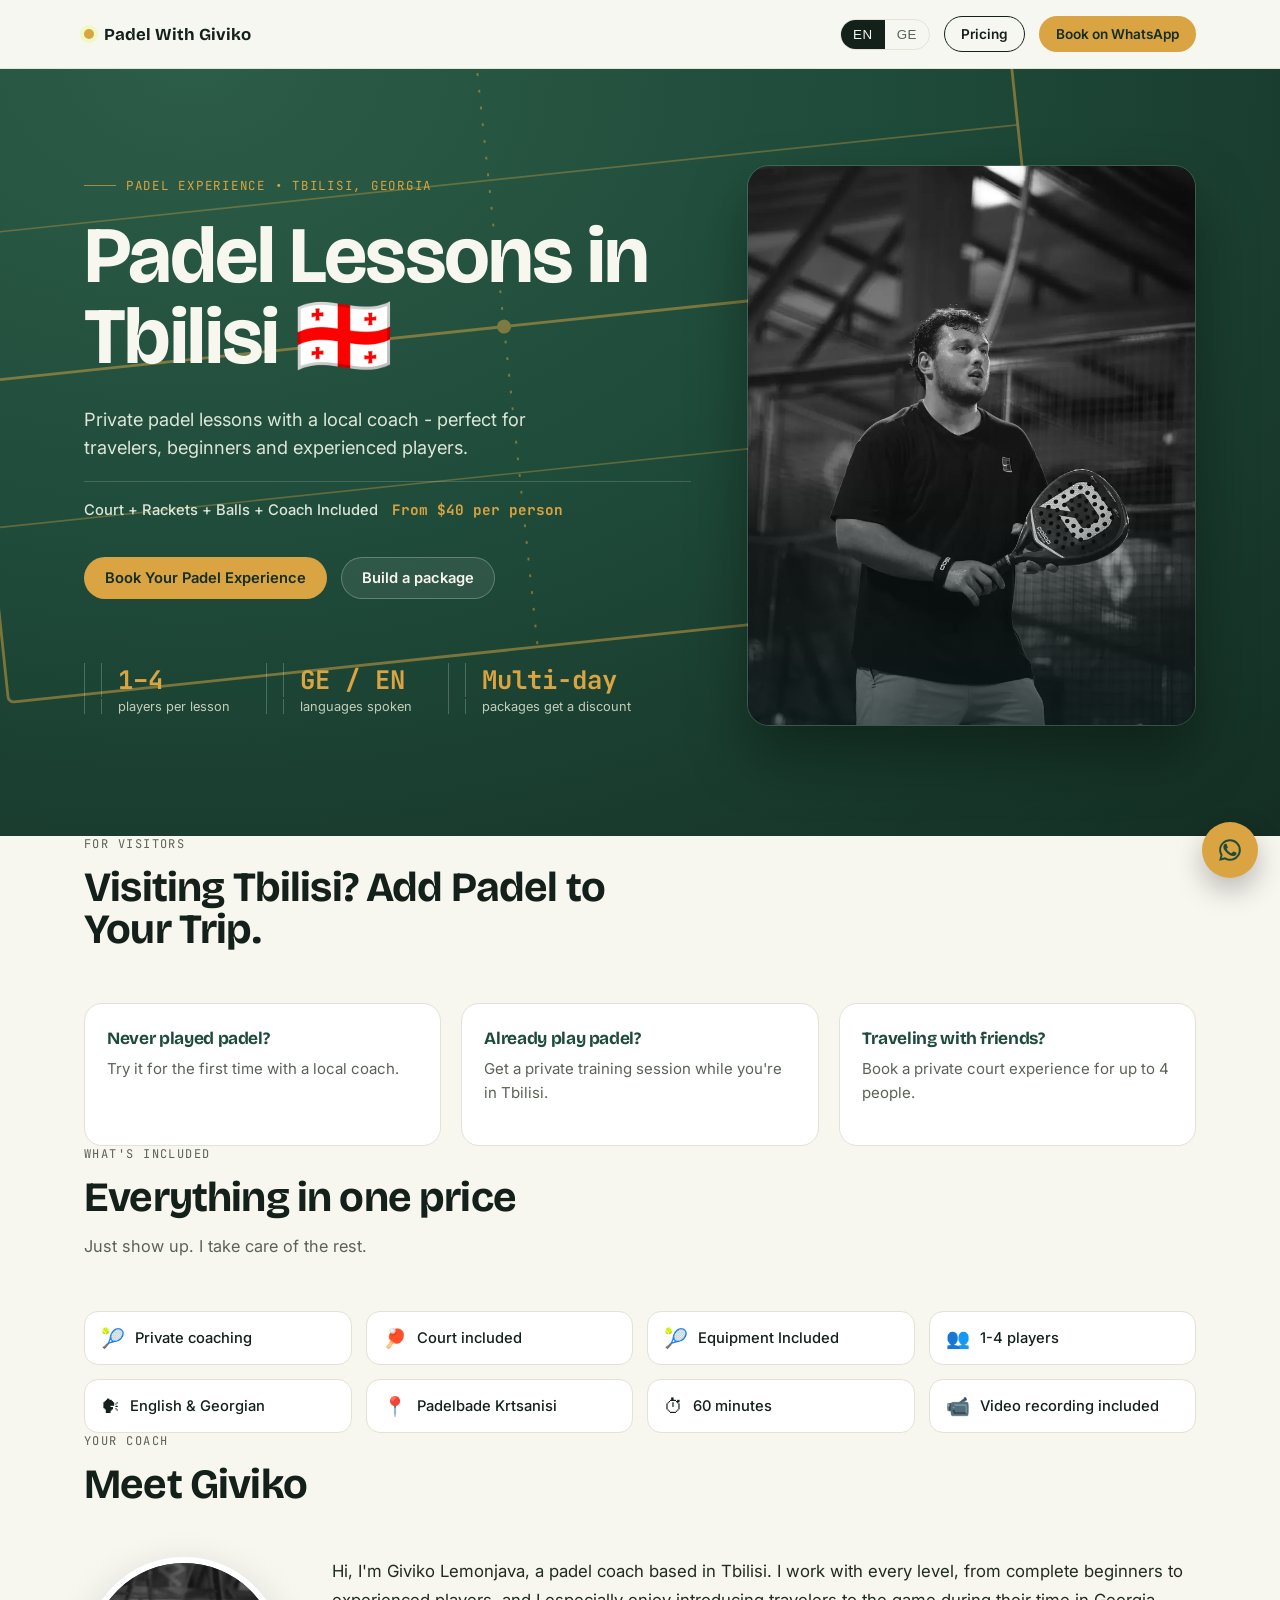
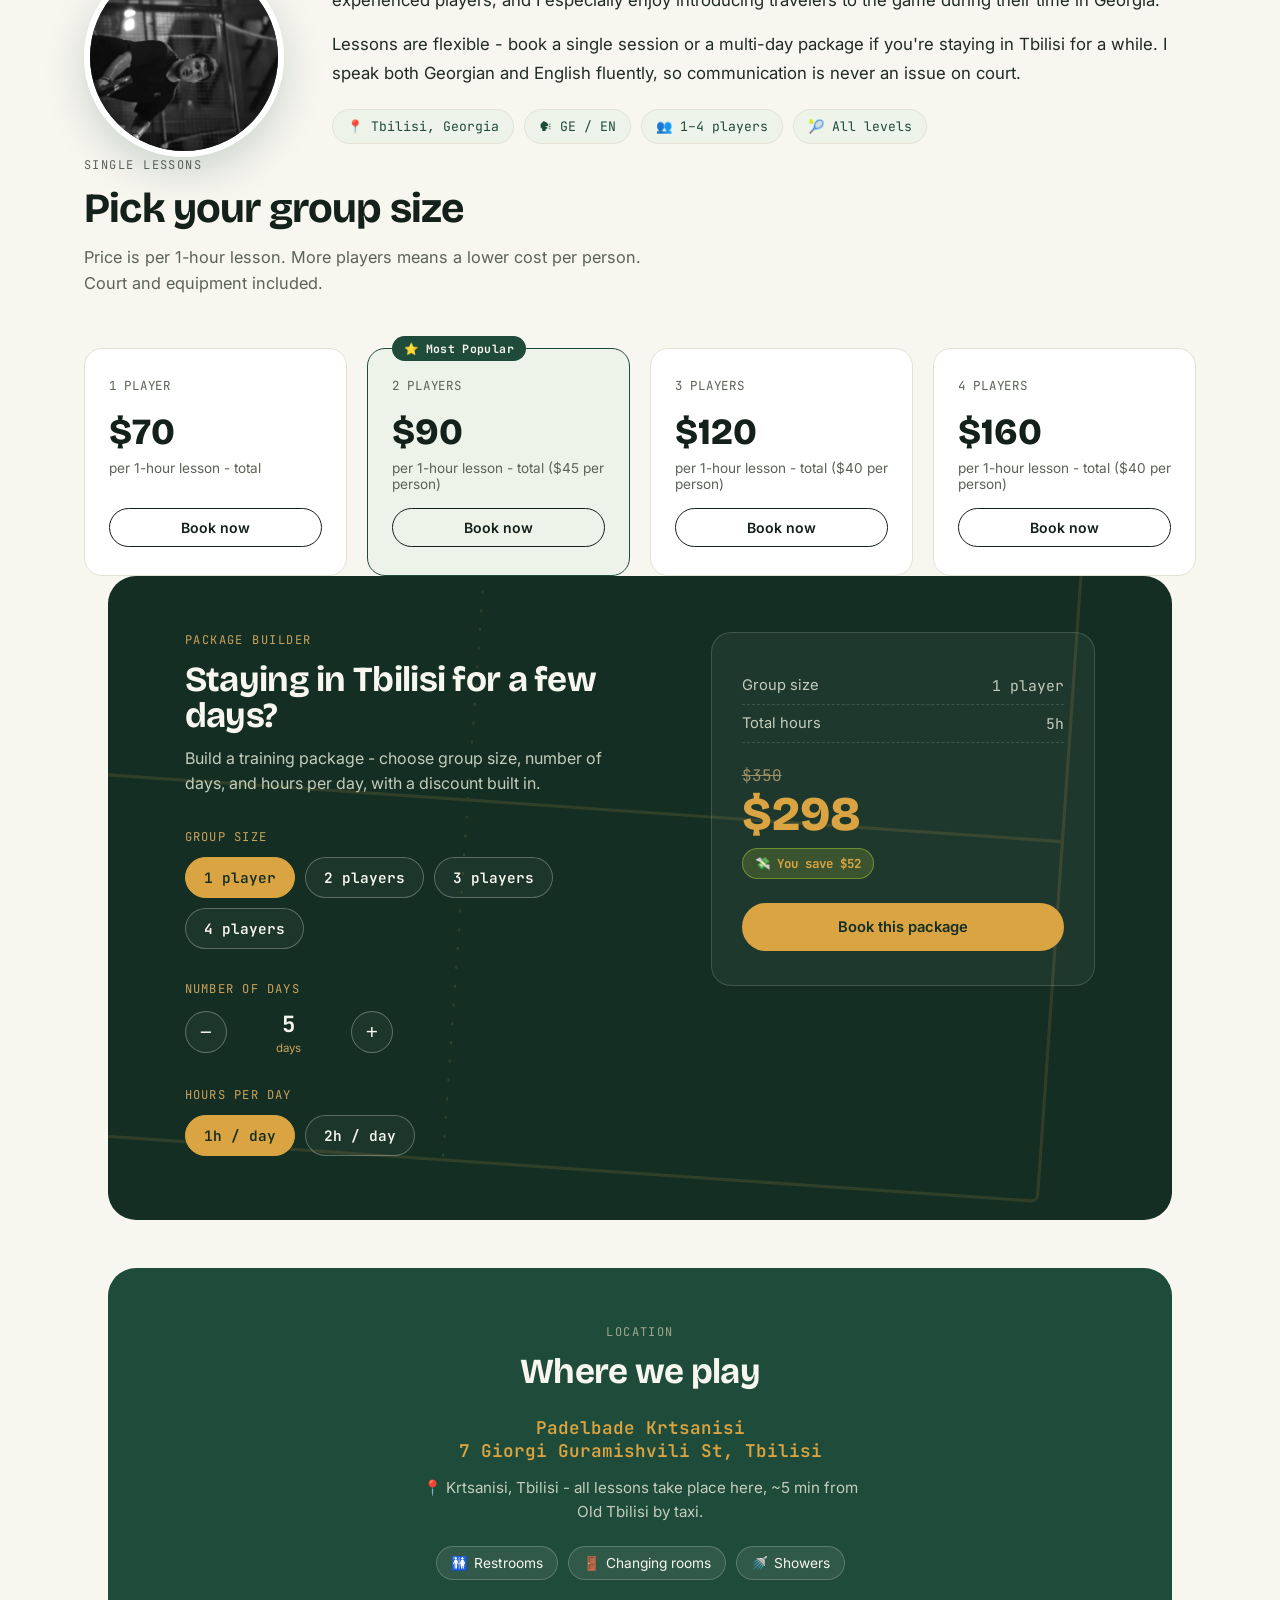
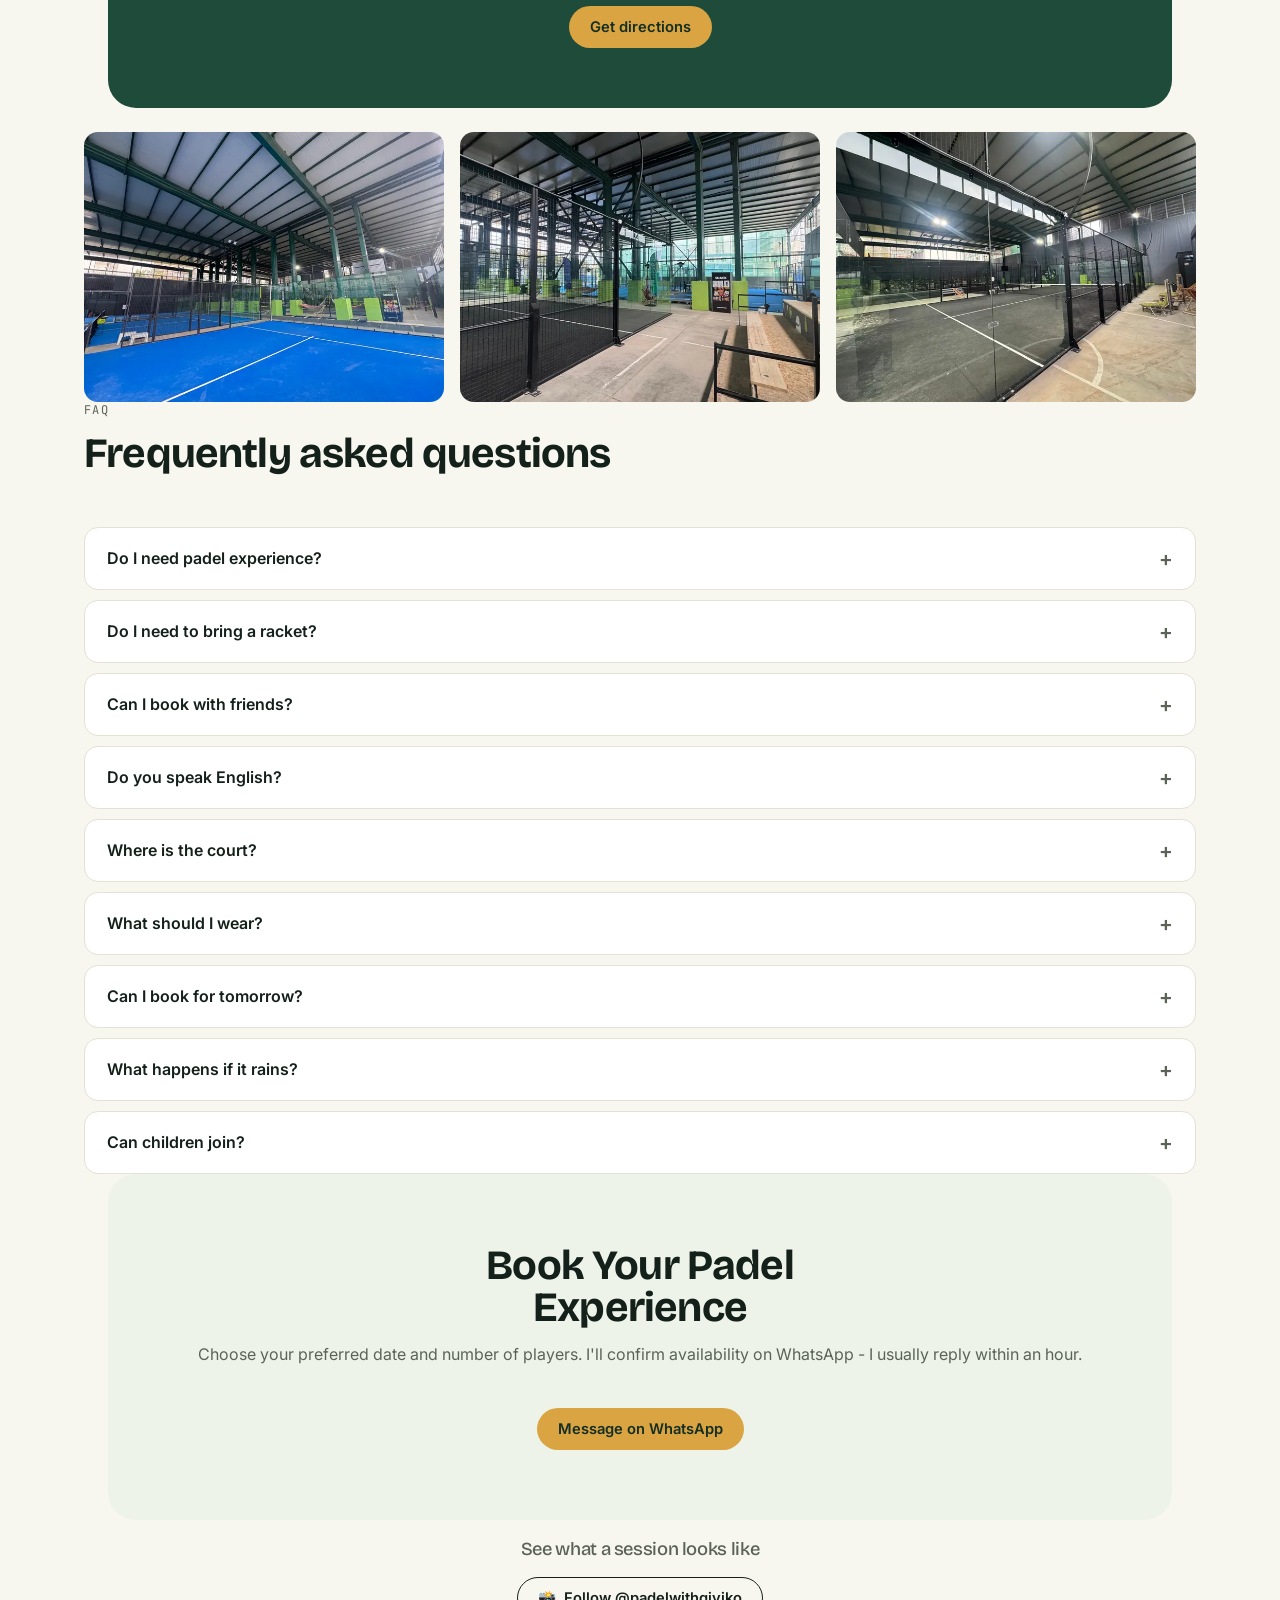
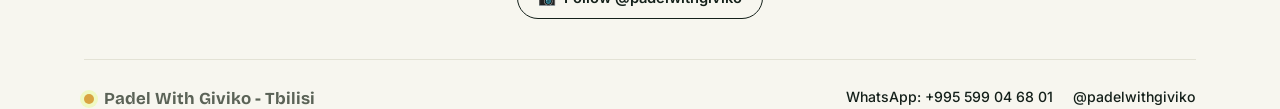
==== index.html @ 62fb7577 "Add files via upload" ====
<!DOCTYPE html>
<html lang="en">
<head>
<meta charset="UTF-8">
<meta name="viewport" content="width=device-width, initial-scale=1.0">
<title>Padel Lessons in Tbilisi | Padel With Giviko</title>
<meta name="description" content="Book private padel lessons in Tbilisi with Giviko Lemonjava, an English and Georgian speaking coach for travelers and locals. Single lessons and multi-day packages - book instantly on WhatsApp.">
<meta name="keywords" content="padel Tbilisi, padel lessons Georgia, padel coach Tbilisi, padel court Tbilisi, learn padel Georgia, padel for tourists">
<link rel="canonical" href="https://padel-code.vercel.app/">

<meta property="og:type" content="website">
<meta property="og:url" content="https://padel-code.vercel.app/">
<meta property="og:title" content="Padel Lessons in Tbilisi | Padel With Giviko">
<meta property="og:description" content="Private padel lessons in Tbilisi - English and Georgian speaking coach, single lessons and multi-day packages for travelers. Book instantly on WhatsApp.">
<meta property="og:image" content="https://padel-code.vercel.app/og-image.jpg">
<meta property="og:image:width" content="1200">
<meta property="og:image:height" content="630">
<meta property="og:locale" content="en_US">
<meta property="og:locale:alternate" content="ka_GE">

<meta name="twitter:card" content="summary_large_image">
<meta name="twitter:title" content="Padel Lessons in Tbilisi | Padel With Giviko">
<meta name="twitter:description" content="Private padel lessons in Tbilisi - English and Georgian speaking coach, single lessons and multi-day packages for travelers.">
<meta name="twitter:image" content="https://padel-code.vercel.app/og-image.jpg">

<link rel="preconnect" href="https://fonts.googleapis.com">
<link rel="preconnect" href="https://fonts.gstatic.com" crossorigin>
<link href="https://fonts.googleapis.com/css2?family=Bricolage+Grotesque:opsz,wght@12..96,400..800&family=Inter:wght@400;500;600;700&family=JetBrains+Mono:wght@400;500;600;700&display=swap" rel="stylesheet">
<script type="application/ld+json">
{
  "@context": "https://schema.org",
  "@type": "SportsActivityLocation",
  "name": "Padel With Giviko",
  "description": "Private padel lessons in Tbilisi with English and Georgian speaking coach Giviko Lemonjava, for travelers and locals of every level.",
  "url": "https://padel-code.vercel.app/",
  "image": "https://padel-code.vercel.app/og-image.jpg",
  "telephone": "+995599046801",
  "priceRange": "$70-$160",
  "address": {
    "@type": "PostalAddress",
    "streetAddress": "7 Giorgi Guramishvili St",
    "addressLocality": "Tbilisi",
    "addressCountry": "GE"
  },
  "geo": {
    "@type": "GeoCoordinates",
    "latitude": 41.6738203,
    "longitude": 44.8262025
  },
  "areaServed": "Tbilisi, Georgia",
  "sameAs": ["https://instagram.com/padelwithgiviko"],
  "founder": {
    "@type": "Person",
    "name": "Giviko Lemonjava",
    "jobTitle": "Padel Coach"
  }
}
</script>
<script type="application/ld+json">
{
  "@context": "https://schema.org",
  "@type": "FAQPage",
  "mainEntity": [
    {"@type": "Question", "name": "Do I need padel experience?", "acceptedAnswer": {"@type": "Answer", "text": "No. Complete beginners are welcome."}},
    {"@type": "Question", "name": "Do I need to bring a racket?", "acceptedAnswer": {"@type": "Answer", "text": "No. All equipment is included."}},
    {"@type": "Question", "name": "Can I book with friends?", "acceptedAnswer": {"@type": "Answer", "text": "Yes, sessions are available for 1-4 players."}},
    {"@type": "Question", "name": "Do you speak English?", "acceptedAnswer": {"@type": "Answer", "text": "Yes."}},
    {"@type": "Question", "name": "Where is the court?", "acceptedAnswer": {"@type": "Answer", "text": "Padelbade Krtsanisi, 7 Giorgi Guramishvili St, Tbilisi - about 5 minutes by taxi from Old Tbilisi."}},
    {"@type": "Question", "name": "What should I wear?", "acceptedAnswer": {"@type": "Answer", "text": "Comfortable sportswear and closed athletic shoes. Rackets and balls are provided."}},
    {"@type": "Question", "name": "What happens if it rains?", "acceptedAnswer": {"@type": "Answer", "text": "The courts are indoor, so rain doesn't affect the lesson."}},
    {"@type": "Question", "name": "Can children join?", "acceptedAnswer": {"@type": "Answer", "text": "Yes, from age 5."}}
  ]
}
</script>
<style>
  :root{
    --bg: #F7F6EF;
    --ink: #14201A;
    --court: #1F4B3A;
    --court-2: #142E23;
    --ball: #D9A441;
    --ball-dim: #B3873A;
    --line: #E3E2D5;
    --paper: #FFFFFF;
    --muted: #5B6357;
    --radius: 18px;
    --maxw: 1160px;
  }
  *{box-sizing:border-box;}
  html{
    scroll-behavior:smooth;
    overflow-x:hidden;
    width:100%;
    overscroll-behavior-x:none;
  }
  body{
    margin:0;
    background:var(--bg);
    color:var(--ink);
    font-family:'Inter',sans-serif;
    -webkit-font-smoothing:antialiased;
    overflow-x:hidden;
    width:100%;
    max-width:100vw;
    overscroll-behavior-x:none;
    touch-action:pan-y;
  }
  h1,h2,h3,.display{
    font-family:'Bricolage Grotesque', sans-serif;
    font-weight:700;
    letter-spacing:-0.02em;
    line-height:1.02;
    margin:0;
  }
  .mono{font-family:'JetBrains Mono',monospace;}
  a{color:inherit;}
  .wrap{max-width:var(--maxw); margin:0 auto; padding:0 24px;}
  img,svg{display:block; max-width:100%;}

  /* language toggle */
  body.lang-en .ge{display:none;}
  body.lang-en .en{display:inline;}
  body:not(.lang-en) .en{display:none;}
  body:not(.lang-en) .ge{display:inline;}

  /* ---------- NAV ---------- */
  header.nav{
    position:sticky; top:0; z-index:50;
    background:rgba(246,247,242,0.86);
    backdrop-filter:blur(10px);
    border-bottom:1px solid var(--line);
  }
  .nav-inner{
    display:flex; align-items:center; justify-content:space-between;
    padding:16px 24px; max-width:var(--maxw); margin:0 auto;
  }
  .brand{
    display:flex; align-items:center; gap:10px;
    font-family:'Bricolage Grotesque',sans-serif;
    font-weight:700; font-size:1.05rem;
  }
  .brand .dot{
    width:10px;height:10px;border-radius:50%;
    background:var(--ball);
    box-shadow:0 0 0 4px rgba(215,255,62,0.25);
  }
  .nav-actions{display:flex; align-items:center; gap:14px;}
  .lang-toggle{
    display:flex; border:1px solid var(--line); border-radius:999px; overflow:hidden;
    font-family:'JetBrains Mono',monospace; font-size:0.72rem; font-weight:600;
  }
  .lang-toggle button{
    border:none; background:transparent; padding:7px 12px; cursor:pointer;
    color:var(--muted); letter-spacing:0.04em;
  }
  .lang-toggle button.active{background:var(--ink); color:var(--bg);}
  .btn{
    display:inline-flex; align-items:center; gap:8px;
    padding:11px 20px; border-radius:999px; font-weight:600; font-size:0.92rem;
    text-decoration:none; border:1px solid transparent; cursor:pointer;
    transition:transform .18s ease, box-shadow .18s ease, background .18s ease;
    white-space:nowrap;
  }
  .btn-ball{background:var(--ball); color:var(--court-2);}
  .btn-ball:hover{transform:translateY(-2px); box-shadow:0 10px 24px rgba(183,219,25,0.35);}
  .btn-outline{background:transparent; border-color:var(--ink); color:var(--ink);}
  .btn-outline:hover{background:var(--ink); color:var(--bg);}
  .btn-ghost-light{background:rgba(255,255,255,0.08); color:var(--bg); border-color:rgba(255,255,255,0.25);}
  .btn-ghost-light:hover{background:rgba(255,255,255,0.18);}
  .nav-actions .btn{padding:9px 16px; font-size:0.85rem;}

  /* ---------- HERO ---------- */
  .hero{
    position:relative;
    background:radial-gradient(120% 140% at 15% 0%, #2C5D48 0%, var(--court) 45%, var(--court-2) 100%);
    color:var(--bg);
    overflow:hidden;
    padding:96px 0 110px;
  }
  .court-lines{
    position:absolute; inset:0; z-index:0; opacity:0.5;
    transform:translate(6%, -4%) rotate(-6deg) scale(1.25);
  }
  .hero-inner{position:relative; z-index:2;}
  .hero-grid{display:grid; grid-template-columns:1.15fr 0.85fr; gap:56px; align-items:center;}
  .hero-photo{
    position:relative; border-radius:22px; overflow:hidden;
    aspect-ratio:4/5; box-shadow:0 30px 60px rgba(0,0,0,0.35);
    border:1px solid rgba(255,255,255,0.14);
  }
  .hero-photo img{width:100%; height:100%; object-fit:cover; display:block;}
  .hero-photo::after{
    content:''; position:absolute; inset:0;
    background:linear-gradient(180deg, rgba(12,42,44,0) 55%, rgba(9,26,27,0.65) 100%);
  }
  .hero-photo .tag-chip{
    position:absolute; left:16px; bottom:16px; z-index:3;
    background:rgba(9,26,27,0.55); backdrop-filter:blur(6px);
    border:1px solid rgba(255,255,255,0.2); color:var(--bg);
    padding:8px 14px; border-radius:999px; font-family:'JetBrains Mono',monospace;
    font-size:0.74rem; letter-spacing:0.04em;
  }
  .eyebrow{
    font-family:'JetBrains Mono',monospace; font-size:0.78rem; letter-spacing:0.14em;
    text-transform:uppercase; color:var(--ball); display:flex; align-items:center; gap:10px; margin-bottom:22px;
  }
  .eyebrow .rule{width:32px; height:1px; background:var(--ball); opacity:0.7;}
  .hero h1{
    font-size:clamp(2.6rem, 6.4vw, 5rem);
    max-width:14ch;
  }
  .hero h1 .accent{color:var(--ball);}
  .hero p.lead{
    margin-top:26px; max-width:46ch; font-size:1.14rem; color:#DCE6D9; line-height:1.55;
  }
  .hero-ctas{display:flex; flex-wrap:wrap; gap:14px; margin-top:38px;}
  .value-line{
    margin-top:20px; padding-top:18px; border-top:1px solid rgba(255,255,255,0.16);
    display:flex; flex-wrap:wrap; align-items:center; gap:8px 14px;
    font-size:0.92rem; color:#DCE6D9; font-weight:500;
  }
  .value-line .from-price{
    color:var(--ball); font-weight:700; font-size:0.9rem;
  }
  .hero-stats{
    display:flex; gap:36px; margin-top:64px; flex-wrap:wrap;
  }
  .hero-stats div{border-left:1px solid rgba(255,255,255,0.22); padding-left:16px;}
  .hero-stats .num{font-family:'JetBrains Mono',monospace; font-size:1.6rem; font-weight:700; color:var(--ball);}
  .hero-stats .label{font-size:0.8rem; color:#C4CDBC; margin-top:2px;}

  /* ---------- SECTION SHELL ---------- */
  section{padding:96px 0;}
  .section-head{max-width:60ch; margin-bottom:52px;}
  .kicker{
    font-family:'JetBrains Mono',monospace; font-size:0.75rem; letter-spacing:0.12em;
    text-transform:uppercase; color:var(--muted); margin-bottom:14px; display:block;
  }
  .section-head h2{font-size:clamp(1.8rem,3.6vw,2.6rem);}
  .section-head p{color:var(--muted); font-size:1.02rem; margin-top:14px; line-height:1.6;}

  /* ---------- USE CASES ---------- */
  .usecase-grid{display:grid; grid-template-columns:repeat(3,1fr); gap:20px;}
  .usecase-card{
    background:var(--paper); border:1px solid var(--line); border-radius:var(--radius);
    padding:26px 22px;
  }
  .usecase-card h3{font-size:1.08rem; color:var(--court);}
  .usecase-card p{color:var(--muted); font-size:0.94rem; margin-top:10px; line-height:1.55;}

  /* ---------- WHAT'S INCLUDED ---------- */
  .included-grid{
    display:grid; grid-template-columns:repeat(4,1fr); gap:14px;
  }
  .included-item{
    display:flex; align-items:center; gap:10px;
    background:var(--paper); border:1px solid var(--line); border-radius:14px;
    padding:14px 16px; font-size:0.92rem; font-weight:500;
  }
  .included-item .ico{font-size:1.2rem; flex-shrink:0;}

  /* ---------- ABOUT ---------- */
  .about{
    display:grid; grid-template-columns:200px 1fr; gap:48px; align-items:start;
  }
  .avatar{
    width:200px; height:200px; border-radius:50%;
    background:linear-gradient(155deg, var(--court) 0%, var(--court-2) 100%);
    display:flex; align-items:center; justify-content:center;
    overflow:hidden;
    border:6px solid var(--paper); box-shadow:0 14px 40px rgba(18,59,61,0.18);
    flex-shrink:0;
  }
  .avatar img{width:100%; height:100%; object-fit:cover;}
  .about-body p{font-size:1.05rem; line-height:1.7; color:#202B22; margin:0 0 16px;}
  .about-tags{display:flex; flex-wrap:wrap; gap:10px; margin-top:22px;}
  .tag{
    border:1px solid var(--line); border-radius:999px; padding:8px 14px;
    font-size:0.82rem; font-family:'JetBrains Mono',monospace; color:var(--court);
    background:#EEF3E9;
  }

  /* ---------- PRICING CARDS ---------- */
  .price-grid{display:grid; grid-template-columns:repeat(4,1fr); gap:20px;}
  .price-card{
    background:var(--paper); border:1px solid var(--line); border-radius:var(--radius);
    padding:28px 24px; display:flex; flex-direction:column; gap:16px;
    transition:transform .2s ease, box-shadow .2s ease, border-color .2s ease;
    position:relative;
  }
  .price-card .badge{
    position:absolute; top:-13px; left:24px;
    background:var(--court); color:var(--bg);
    font-family:'JetBrains Mono',monospace; font-size:0.72rem; font-weight:700;
    padding:5px 12px; border-radius:999px; letter-spacing:0.03em;
  }
  .price-card:hover{transform:translateY(-4px); box-shadow:0 16px 34px rgba(18,24,26,0.08); border-color:#c9d4c3;}
  .price-card .people{font-family:'JetBrains Mono',monospace; font-size:0.78rem; color:var(--muted); letter-spacing:0.06em; text-transform:uppercase;}
  .price-card .amount{font-family:'Bricolage Grotesque'; font-weight:800; font-size:2.3rem;}
  .price-card .amount span{font-size:1rem; font-weight:600; color:var(--muted);}
  .price-card .per{font-size:0.85rem; color:var(--muted); margin-top:-10px;}
  .price-card .actions{margin-top:auto; display:flex; flex-direction:column; gap:8px;}
  .price-card .book, .price-card .pay{
    text-align:center; padding:10px; border-radius:999px;
    font-weight:600; font-size:0.88rem; text-decoration:none;
    transition:background .18s, color .18s, border-color .18s;
  }
  .price-card .book{border:1px solid var(--ink);}
  .price-card .book:hover{background:var(--ink); color:var(--bg);}
  .price-card .pay{border:1px solid var(--line); color:var(--muted); font-size:0.82rem;}
  .price-card .pay:hover{border-color:var(--ink); color:var(--ink);}
  .price-card.featured{border-color:var(--court); background:#EEF3E9;}

  /* ---------- PACKAGE BUILDER (signature) ---------- */
  .builder-section{
    background:var(--court-2);
    color:var(--bg);
    border-radius:28px;
    margin:0 24px 48px;
    padding:56px 6vw 64px;
    position:relative;
    overflow:hidden;
  }
  .builder-section .court-lines{opacity:0.14; transform:translate(-10%,-10%) rotate(4deg) scale(1.4);}
  .builder-grid{
    position:relative; z-index:2;
    display:grid; grid-template-columns:1.1fr 0.9fr; gap:56px; align-items:start;
  }
  .builder-controls .kicker{color:#C9A25C;}
  .builder-controls h2{color:var(--bg); font-size:clamp(1.7rem,3vw,2.2rem);}
  .builder-controls > p{color:#C4CDBC; margin-top:12px; max-width:44ch; line-height:1.6;}

  .control-block{margin-top:32px;}
  .control-label{
    font-family:'JetBrains Mono',monospace; font-size:0.76rem; text-transform:uppercase;
    letter-spacing:0.1em; color:#C9A25C; margin-bottom:12px; display:block;
  }
  .pill-row{display:flex; gap:10px; flex-wrap:wrap;}
  .pill{
    border:1px solid rgba(255,255,255,0.28); background:rgba(255,255,255,0.04);
    color:var(--bg); padding:10px 18px; border-radius:999px; font-weight:600; font-size:0.9rem;
    cursor:pointer; transition:all .16s ease; font-family:'JetBrains Mono',monospace;
  }
  .pill:hover{border-color:var(--ball);}
  .pill.active{background:var(--ball); border-color:var(--ball); color:var(--court-2);}

  .stepper{display:flex; align-items:center; gap:18px;}
  .stepper button{
    width:42px; height:42px; border-radius:50%; border:1px solid rgba(255,255,255,0.3);
    background:rgba(255,255,255,0.04); color:var(--bg); font-size:1.3rem; cursor:pointer;
    display:flex; align-items:center; justify-content:center; transition:all .16s ease;
  }
  .stepper button:hover{border-color:var(--ball); color:var(--ball);}
  .stepper .val{
    font-family:'JetBrains Mono',monospace; font-size:1.4rem; font-weight:700; min-width:88px; text-align:center;
  }
  .stepper .val small{display:block; font-family:'Inter'; font-weight:400; font-size:0.72rem; color:#C9A25C; margin-top:2px;}

  .builder-summary{
    background:rgba(255,255,255,0.05);
    border:1px solid rgba(255,255,255,0.14);
    border-radius:20px; padding:34px 30px; position:relative; z-index:2;
  }
  .summary-row{display:flex; justify-content:space-between; font-size:0.92rem; color:#C4CDBC; padding:9px 0; border-bottom:1px dashed rgba(255,255,255,0.14);}
  .summary-row:last-of-type{border-bottom:none;}
  .price-block{margin-top:22px;}
  .price-block .strike{
    font-family:'JetBrains Mono',monospace; color:#9C8F63; text-decoration:line-through; font-size:1rem;
  }
  .price-block .final{
    font-family:'Bricolage Grotesque'; font-weight:800; font-size:3rem; color:var(--ball); line-height:1;
    margin-top:4px; transition:opacity .15s ease;
  }
  .save-badge{
    display:inline-flex; align-items:center; gap:6px; margin-top:10px;
    background:rgba(215,255,62,0.14); color:var(--ball); border:1px solid rgba(215,255,62,0.35);
    border-radius:999px; padding:6px 12px; font-family:'JetBrains Mono',monospace; font-size:0.78rem; font-weight:700;
  }
  .builder-summary .btn{width:100%; justify-content:center; margin-top:24px; padding:14px;}

  /* ---------- LOCATION ---------- */
  .location-card{
    background:var(--court);
    color:var(--bg);
    border-radius:28px;
    margin:48px 24px 0;
    padding:56px 6vw 60px;
    text-align:center;
  }
  .location-card .kicker{color:#9FA88F; display:block; margin-bottom:14px;}
  .location-card h2{color:var(--bg); font-size:clamp(1.7rem,3vw,2.2rem);}
  .location-card .addr{
    font-family:'JetBrains Mono',monospace; font-size:1.1rem; font-weight:600;
    margin-top:26px; color:var(--ball);
  }
  .location-card p.note{color:#C4CDBC; font-size:0.95rem; line-height:1.6; margin:14px auto 0; max-width:44ch;}
  .location-card .btn{margin-top:26px;}
  .facility-tags{display:flex; flex-wrap:wrap; justify-content:center; gap:10px; margin-top:22px;}
  .facility-tag{
    display:inline-flex; align-items:center; gap:6px;
    background:rgba(255,255,255,0.08); border:1px solid rgba(255,255,255,0.2);
    border-radius:999px; padding:8px 14px; font-size:0.86rem; color:var(--bg);
  }
  .court-gallery{
    display:grid; grid-template-columns:repeat(3,1fr); gap:16px; margin-top:24px;
  }
  .court-photo{
    border-radius:14px; overflow:hidden; aspect-ratio:4/3;
  }
  .court-photo img{width:100%; height:100%; object-fit:cover; display:block;}

  /* ---------- FAQ ---------- */
  .faq-list{display:flex; flex-direction:column; gap:10px;}
  .faq-item{
    background:var(--paper); border:1px solid var(--line); border-radius:14px;
    padding:18px 22px;
  }
  .faq-item summary{
    cursor:pointer; font-weight:600; font-size:1rem; list-style:none;
    display:flex; justify-content:space-between; align-items:center; gap:12px;
  }
  .faq-item summary::-webkit-details-marker{display:none;}
  .faq-item summary::after{
    content:'+'; font-size:1.3rem; color:var(--muted); flex-shrink:0;
    transition:transform .2s ease;
  }
  .faq-item[open] summary::after{transform:rotate(45deg);}
  .faq-item p{color:var(--muted); font-size:0.94rem; line-height:1.6; margin-top:12px;}

  /* ---------- CTA / FOOTER ---------- */
  .ig-teaser{text-align:center; padding:20px 0 40px;}
  .ig-teaser h3{font-size:1.15rem; color:var(--muted); font-weight:500; margin-bottom:18px;}
  .cta{
    text-align:center; background:#EEF3E9; border-radius:28px; margin:0 24px; padding:70px 24px;
  }
  .cta h2{font-size:clamp(1.8rem,4vw,2.6rem); max-width:16ch; margin:0 auto;}
  .cta p{color:var(--muted); margin-top:16px;}
  .cta .btn{margin-top:28px;}

  footer{padding:56px 0 40px; color:var(--muted); font-size:0.88rem;}
  .footer-inner{display:flex; justify-content:space-between; flex-wrap:wrap; gap:20px; border-top:1px solid var(--line); padding-top:28px;}
  .footer-links{display:flex; gap:20px; flex-wrap:wrap;}
  .footer-links a{text-decoration:none; color:var(--ink); font-weight:500;}

  .float-wa{
    position:fixed; bottom:22px; right:22px; z-index:60;
    background:var(--ball); color:var(--court-2); width:56px; height:56px; border-radius:50%;
    display:flex; align-items:center; justify-content:center; box-shadow:0 12px 28px rgba(0,0,0,0.25);
    text-decoration:none; transition:transform .18s ease;
  }
  .float-wa:hover{transform:scale(1.08);}

  [data-reveal]{opacity:0; transform:translateY(18px); transition:opacity .6s ease, transform .6s ease;}
  [data-reveal].in{opacity:1; transform:none;}

  @media (max-width:880px){
    .hero-grid{grid-template-columns:1fr; gap:36px;}
    .hero-photo{aspect-ratio:16/11; order:-1;}
    .about{grid-template-columns:1fr;}
    .included-grid{grid-template-columns:repeat(2,1fr);}
    .usecase-grid{grid-template-columns:1fr;}
    .avatar{width:120px; height:120px;}
    .price-grid{grid-template-columns:repeat(2,1fr);}
    .builder-grid{grid-template-columns:1fr; gap:36px;}
    .hero{padding:64px 0 80px;}
    .builder-section{padding:44px 22px 48px; margin:0 12px 32px;}
    .cta{margin:0 12px;}
    .location-card{padding:44px 22px 48px; margin:32px 12px 0;}
    .court-gallery{grid-template-columns:1fr; margin-left:12px; margin-right:12px;}
    .nav-actions .btn span.long{display:none;}
    .nav-inner{padding:14px 14px;}
    .nav-actions{gap:8px;}
    .nav-actions .btn{padding:8px 12px; font-size:0.78rem;}
    .brand{font-size:0.92rem;}
    .lang-toggle button{padding:6px 9px;}
  }
  @media (max-width:520px){
    .price-grid{grid-template-columns:1fr;}
    .hero-stats{gap:22px;}
  }
  @media (prefers-reduced-motion: reduce){
    html{scroll-behavior:auto;}
    [data-reveal]{opacity:1; transform:none; transition:none;}
  }
</style>
</head>
<body class="lang-en">

<!-- ============ NAV ============ -->
<header class="nav">
  <div class="nav-inner">
    <div class="brand"><span class="dot"></span> Padel With Giviko</div>
    <div class="nav-actions">
      <div class="lang-toggle">
        <button data-lang="en" class="active">EN</button>
        <button data-lang="ge">GE</button>
      </div>
      <a class="btn btn-outline" href="#pricing"><span class="ge">ფასები</span><span class="en">Pricing</span></a>
      <a class="btn btn-ball" id="nav-wa" href="#" target="_blank" rel="noopener">
        <span class="ge">ჯავშანი WhatsApp-ით</span><span class="en">Book on WhatsApp</span>
      </a>
    </div>
  </div>
</header>

<!-- ============ HERO ============ -->
<section class="hero">
  <svg class="court-lines" viewBox="0 0 800 500" width="900" height="560" fill="none" xmlns="http://www.w3.org/2000/svg">
    <rect x="20" y="20" width="760" height="460" rx="4" stroke="#D9A441" stroke-width="2"/>
    <line x1="20" y1="250" x2="780" y2="250" stroke="#D9A441" stroke-width="2"/>
    <line x1="400" y1="20" x2="400" y2="480" stroke="#D9A441" stroke-width="1.4" stroke-dasharray="2 10"/>
    <line x1="20" y1="145" x2="780" y2="145" stroke="#D9A441" stroke-width="1.2" opacity="0.7"/>
    <line x1="20" y1="355" x2="780" y2="355" stroke="#D9A441" stroke-width="1.2" opacity="0.7"/>
    <circle cx="400" cy="250" r="5" fill="#D9A441"/>
  </svg>
  <div class="wrap hero-inner">
    <div class="hero-grid">
      <div>
        <div class="eyebrow"><span class="rule"></span>
          <span class="ge">პადელის გამოცდილება • თბილისი, საქართველო</span>
          <span class="en">PADEL EXPERIENCE • TBILISI, GEORGIA</span>
        </div>
        <h1>
          <span class="ge">პადელის გაკვეთილები თბილისში 🇬🇪</span>
          <span class="en">Padel Lessons in Tbilisi 🇬🇪</span>
        </h1>
        <p class="lead">
          <span class="ge">კერძო პადელის გაკვეთილები ადგილობრივ მწვრთნელთან - იდეალურია ტურისტებისთვის, დამწყებთათვის და გამოცდილი მოთამაშეებისთვის.</span>
          <span class="en">Private padel lessons with a local coach - perfect for travelers, beginners and experienced players.</span>
        </p>
        <div class="value-line">
          <span class="ge">კორტი + რაკეტები + ბურთები + მწვრთნელი ჩათვლილია</span>
          <span class="en">Court + Rackets + Balls + Coach Included</span>
          <span class="from-price mono">
            <span class="ge">$40-დან ერთ ადამიანზე</span><span class="en">From $40 per person</span>
          </span>
        </div>
        <div class="hero-ctas">
          <a class="btn btn-ball" id="hero-wa" href="#" target="_blank" rel="noopener">
            <span class="ge">დაჯავშნე პადელის გამოცდილება</span><span class="en">Book Your Padel Experience</span>
          </a>
          <a class="btn btn-ghost-light" href="#builder">
            <span class="ge">შექმენი პაკეტი</span><span class="en">Build a package</span>
          </a>
        </div>
        <div class="hero-stats">
          <div><div class="num mono">1–4</div><div class="label"><span class="ge">ადამიანი გაკვეთილზე</span><span class="en">players per lesson</span></div></div>
          <div><div class="num mono">GE / EN</div><div class="label"><span class="ge">ენები</span><span class="en">languages spoken</span></div></div>
          <div><div class="num mono">Multi-day</div><div class="label"><span class="ge">პაკეტებზე ფასდაკლება</span><span class="en">packages get a discount</span></div></div>
        </div>
      </div>
      <div class="hero-photo">
        <img src="[data-uri]" alt="Giviko playing padel at Silk Towers Padel Port, Tbilisi">
      </div>
    </div>
  </div>
</section>

<!-- ============ USE CASES ============ -->
<section class="wrap" data-reveal>
  <div class="section-head">
    <span class="kicker"><span class="ge">ტურისტებისთვის</span><span class="en">For visitors</span></span>
    <h2><span class="ge">სტუმრობ თბილისს? დაამატე პადელი შენს მოგზაურობას.</span><span class="en">Visiting Tbilisi? Add Padel to Your Trip.</span></h2>
  </div>
  <div class="usecase-grid">
    <div class="usecase-card">
      <h3><span class="ge">არასდროს გითამაშია პადელი?</span><span class="en">Never played padel?</span></h3>
      <p><span class="ge">სცადე პირველად ადგილობრივ მწვრთნელთან ერთად.</span><span class="en">Try it for the first time with a local coach.</span></p>
    </div>
    <div class="usecase-card">
      <h3><span class="ge">უკვე თამაშობ პადელს?</span><span class="en">Already play padel?</span></h3>
      <p><span class="ge">გაიარე კერძო წვრთნა თბილისში ყოფნისას.</span><span class="en">Get a private training session while you're in Tbilisi.</span></p>
    </div>
    <div class="usecase-card">
      <h3><span class="ge">მეგობრებთან მოგზაურობ?</span><span class="en">Traveling with friends?</span></h3>
      <p><span class="ge">დაჯავშნე კერძო კორტის გამოცდილება 4 ადამიანამდე.</span><span class="en">Book a private court experience for up to 4 people.</span></p>
    </div>
  </div>
</section>

<!-- ============ WHAT'S INCLUDED ============ -->
<section class="wrap" data-reveal>
  <div class="section-head">
    <span class="kicker"><span class="ge">რა შედის</span><span class="en">What's included</span></span>
    <h2><span class="ge">ყველაფერი ერთ ფასში</span><span class="en">Everything in one price</span></h2>
    <p><span class="ge">უბრალოდ მოდი - დანარჩენზე მე ვიზრუნებ.</span><span class="en">Just show up. I take care of the rest.</span></p>
  </div>
  <div class="included-grid">
    <div class="included-item"><span class="ico">🎾</span><span class="ge">კერძო წვრთნა</span><span class="en">Private coaching</span></div>
    <div class="included-item"><span class="ico">🏓</span><span class="ge">კორტი ჩათვლილია</span><span class="en">Court included</span></div>
    <div class="included-item"><span class="ico">🎾</span><span class="ge">ინვენტარი ჩათვლილია</span><span class="en">Equipment Included</span></div>
    <div class="included-item"><span class="ico">👥</span><span class="ge">1-4 მოთამაშე</span><span class="en">1-4 players</span></div>
    <div class="included-item"><span class="ico">🗣</span><span class="ge">ინგლისური და ქართული</span><span class="en">English & Georgian</span></div>
    <div class="included-item"><span class="ico">📍</span><span>Padelbade Krtsanisi</span></div>
    <div class="included-item"><span class="ico">⏱</span><span class="ge">60 წუთი</span><span class="en">60 minutes</span></div>
    <div class="included-item"><span class="ico">📹</span><span class="ge">ვარჯიშის ვიდეო ჩანაწერი</span><span class="en">Video recording included</span></div>
  </div>
</section>


<!-- ============ ABOUT ============ -->
<section class="wrap" data-reveal>
  <div class="section-head">
    <span class="kicker"><span class="ge">მწვრთნელი</span><span class="en">Your coach</span></span>
    <h2><span class="ge">გაიცანი გივიკო</span><span class="en">Meet Giviko</span></h2>
  </div>
  <div class="about">
    <div class="avatar"><img src="[data-uri]" alt="Giviko Lemonjava, padel coach in Tbilisi"></div>
    <div class="about-body">
      <p>
        <span class="ge">გამარჯობა! მე ვარ გივიკო ლემონჯავა, პადელის მწვრთნელი თბილისში. ვმუშაობ ყველა დონის მოთამაშესთან - სრულ დამწყებთაგან ვიდრე გამოცდილ მოთამაშეებამდე - და განსაკუთრებით მიყვარს ტურისტებთან მუშაობა, რომლებმაც პირველად უნდა სცადონ პადელი საქართველოში ყოფნისას.</span>
        <span class="en">Hi, I'm Giviko Lemonjava, a padel coach based in Tbilisi. I work with every level, from complete beginners to experienced players, and I especially enjoy introducing travelers to the game during their time in Georgia.</span>
      </p>
      <p>
        <span class="ge">გაკვეთილები მოქნილია - შეგიძლია აირჩიო ერთჯერადი ვიზიტი ან რამდენიმე დღიანი პაკეტი, თუ თბილისში დარჩენას გეგმავ. ველაპარაკები ქართულად და ინგლისურად, ასე რომ კომუნიკაცია არასდროს იქნება პრობლემა.</span>
        <span class="en">Lessons are flexible - book a single session or a multi-day package if you're staying in Tbilisi for a while. I speak both Georgian and English fluently, so communication is never an issue on court.</span>
      </p>
      <div class="about-tags">
        <span class="tag mono">📍 Tbilisi, Georgia</span>
        <span class="tag mono">🗣 GE / EN</span>
        <span class="tag mono">👥 1–4 players</span>
        <span class="tag mono">🎾 All levels</span>
      </div>
    </div>
  </div>
</section>

<!-- ============ PRICING ============ -->
<section class="wrap" id="pricing" data-reveal>
  <div class="section-head">
    <span class="kicker"><span class="ge">ერთჯერადი გაკვეთილები</span><span class="en">Single lessons</span></span>
    <h2><span class="ge">აირჩიე ჯგუფის ზომა</span><span class="en">Pick your group size</span></h2>
    <p><span class="ge">ფასი 1 საათიან გაკვეთილზეა. მეტი მოთამაშე - უფრო დაბალი ფასი ერთ ადამიანზე. კორტი და ინვენტარი ფასში ჩათვლილია.</span><span class="en">Price is per 1-hour lesson. More players means a lower cost per person. Court and equipment included.</span></p>
  </div>
  <div class="price-grid" id="price-grid"></div>
</section>

<!-- ============ PACKAGE BUILDER ============ -->
<section class="wrap" id="builder">
  <div class="builder-section" data-reveal>
    <svg class="court-lines" viewBox="0 0 800 500" width="900" height="560" fill="none" xmlns="http://www.w3.org/2000/svg">
      <rect x="20" y="20" width="760" height="460" rx="4" stroke="#D9A441" stroke-width="2"/>
      <line x1="20" y1="250" x2="780" y2="250" stroke="#D9A441" stroke-width="2"/>
      <line x1="400" y1="20" x2="400" y2="480" stroke="#D9A441" stroke-width="1.4" stroke-dasharray="2 10"/>
    </svg>
    <div class="builder-grid">
      <div class="builder-controls">
        <span class="kicker"><span class="ge">პაკეტის კონსტრუქტორი</span><span class="en">Package builder</span></span>
        <h2><span class="ge">თბილისში რამდენიმე დღით ჩამოხვედი?</span><span class="en">Staying in Tbilisi for a few days?</span></h2>
        <p><span class="ge">ააწყვე შენი წვრთნის პაკეტი - აირჩიე ჯგუფის ზომა, დღეების რაოდენობა და საათები დღეში, ფასდაკლებით.</span><span class="en">Build a training package - choose group size, number of days, and hours per day, with a discount built in.</span></p>

        <div class="control-block">
          <span class="control-label"><span class="ge">ჯგუფის ზომა</span><span class="en">Group size</span></span>
          <div class="pill-row" id="people-pills"></div>
        </div>

        <div class="control-block">
          <span class="control-label"><span class="ge">დღეების რაოდენობა</span><span class="en">Number of days</span></span>
          <div class="stepper">
            <button type="button" id="days-minus">−</button>
            <div class="val mono" id="days-val">5<small><span class="ge">დღე</span><span class="en">days</span></small></div>
            <button type="button" id="days-plus">+</button>
          </div>
        </div>

        <div class="control-block">
          <span class="control-label"><span class="ge">საათი დღეში</span><span class="en">Hours per day</span></span>
          <div class="pill-row" id="hours-pills">
            <button class="pill active" data-hours="1">1h<span class="ge"> / დღეში</span><span class="en"> / day</span></button>
            <button class="pill" data-hours="2">2h<span class="ge"> / დღეში</span><span class="en"> / day</span></button>
          </div>
        </div>
      </div>

      <div class="builder-summary">
        <div class="summary-row"><span><span class="ge">ჯგუფის ზომა</span><span class="en">Group size</span></span><span class="mono" id="sum-people">1 <span class="en">player</span><span class="ge">ადამიანი</span></span></div>
        <div class="summary-row"><span><span class="ge">სულ საათი</span><span class="en">Total hours</span></span><span class="mono" id="sum-hours">5h</span></div>

        <div class="price-block">
          <div class="strike mono" id="price-strike">$490</div>
          <div class="final mono" id="price-final">$417</div>
          <div class="save-badge">💸 <span id="save-amount"><span class="ge">დაზოგე</span><span class="en">You save</span> $73</span></div>
        </div>

        <a class="btn btn-ball" id="builder-wa" href="#" target="_blank" rel="noopener">
          <span class="ge">დაჯავშნე ეს პაკეტი</span><span class="en">Book this package</span>
        </a>
      </div>
    </div>
  </div>
</section>

<!-- ============ LOCATION ============ -->
<section class="wrap">
  <div class="location-card" data-reveal>
    <span class="kicker"><span class="ge">ლოკაცია</span><span class="en">Location</span></span>
    <h2><span class="ge">სად ვთამაშობთ</span><span class="en">Where we play</span></h2>
    <div class="addr">Padelbade Krtsanisi<br>7 Giorgi Guramishvili St, Tbilisi</div>
    <p class="note">
      <span class="ge">ყველა გაკვეთილი ტარდება Padelbade Krtsanisi-ს კორტებზე, ძველი თბილისიდან ტაქსით ~5 წუთში.</span>
      <span class="en">📍 Krtsanisi, Tbilisi - all lessons take place here, ~5 min from Old Tbilisi by taxi.</span>
    </p>
    <div class="facility-tags">
      <span class="facility-tag">🚻 <span class="ge">საპირფარეშოები</span><span class="en">Restrooms</span></span>
      <span class="facility-tag">🚪 <span class="ge">გამოსაცვლელი ოთახები</span><span class="en">Changing rooms</span></span>
      <span class="facility-tag">🚿 <span class="ge">საშხაპეები</span><span class="en">Showers</span></span>
    </div>
    <a class="btn btn-ball" href="https://www.google.com/maps/search/?api=1&query=41.6738203,44.8262025&query_place_id=ChIJjUyxFPINREARSYG9mflWPKo" target="_blank" rel="noopener">
      <span class="ge">მიმართულებები</span><span class="en">Get directions</span>
    </a>
  </div>
  <div class="court-gallery">
    <div class="court-photo"><img src="[data-uri]" alt="Padelbade Krtsanisi indoor padel courts"></div>
    <div class="court-photo"><img src="[data-uri]" alt="Padelbade Krtsanisi court facility"></div>
    <div class="court-photo"><img src="[data-uri]" alt="Padelbade Krtsanisi padel court with seating area"></div>
  </div>
</section>

<!-- ============ FAQ ============ -->
<section class="wrap" data-reveal>
  <div class="section-head">
    <span class="kicker"><span class="ge">კითხვები</span><span class="en">FAQ</span></span>
    <h2><span class="ge">ხშირად დასმული კითხვები</span><span class="en">Frequently asked questions</span></h2>
  </div>
  <div class="faq-list">
    <details class="faq-item">
      <summary><span class="ge">საჭიროა პადელის გამოცდილება?</span><span class="en">Do I need padel experience?</span></summary>
      <p><span class="ge">არა. სრულიად დამწყებნიც მისასალმებელნი არიან.</span><span class="en">No. Complete beginners are welcome.</span></p>
    </details>
    <details class="faq-item">
      <summary><span class="ge">უნდა მოვიტანო რაკეტი?</span><span class="en">Do I need to bring a racket?</span></summary>
      <p><span class="ge">არა. მთელი ინვენტარი ჩათვლილია.</span><span class="en">No. All equipment is included.</span></p>
    </details>
    <details class="faq-item">
      <summary><span class="ge">შემიძლია დავჯავშნო მეგობრებთან ერთად?</span><span class="en">Can I book with friends?</span></summary>
      <p><span class="ge">დიახ, გაკვეთილი ხელმისაწვდომია 1-დან 4 მოთამაშემდე.</span><span class="en">Yes, sessions are available for 1-4 players.</span></p>
    </details>
    <details class="faq-item">
      <summary><span class="ge">ინგლისურად ლაპარაკობ?</span><span class="en">Do you speak English?</span></summary>
      <p><span class="ge">დიახ.</span><span class="en">Yes.</span></p>
    </details>
    <details class="faq-item">
      <summary><span class="ge">სად მდებარეობს კორტი?</span><span class="en">Where is the court?</span></summary>
      <p><span class="ge">Padelbade Krtsanisi, 7 Giorgi Guramishvili St - ძველი თბილისიდან ტაქსით ~5 წუთში.</span><span class="en">Padelbade Krtsanisi, 7 Giorgi Guramishvili St - about 5 minutes by taxi from Old Tbilisi.</span></p>
    </details>
    <details class="faq-item">
      <summary><span class="ge">რა ჩავიცვა?</span><span class="en">What should I wear?</span></summary>
      <p><span class="ge">კომფორტული სპორტული ტანსაცმელი და დახურული სპორტული ფეხსაცმელი. რაკეტსა და ბურთებს მე ვუზრუნველყოფ.</span><span class="en">Comfortable sportswear and closed athletic shoes. Rackets and balls are provided.</span></p>
    </details>
    <details class="faq-item">
      <summary><span class="ge">შემიძლია ხვალისთვის დავჯავშნო?</span><span class="en">Can I book for tomorrow?</span></summary>
      <p><span class="ge">დიახ, ხელმისაწვდომობის მიხედვით - დამიწერე WhatsApp-ზე და დროს დაგიდასტურებ.</span><span class="en">Yes, subject to availability - message me on WhatsApp and I'll confirm a time.</span></p>
    </details>
    <details class="faq-item">
      <summary><span class="ge">რა ხდება წვიმის შემთხვევაში?</span><span class="en">What happens if it rains?</span></summary>
      <p><span class="ge">კორტები დახურული ტიპისაა (indoor), ასე რომ წვიმა გაკვეთილზე არ აისახება.</span><span class="en">The courts are indoor, so rain doesn't affect the lesson.</span></p>
    </details>
    <details class="faq-item">
      <summary><span class="ge">შეუძლიათ ბავშვებს მონაწილეობა?</span><span class="en">Can children join?</span></summary>
      <p><span class="ge">დიახ, 5 წლის ასაკიდან.</span><span class="en">Yes, from age 5.</span></p>
    </details>
  </div>
</section>

<!-- ============ CTA ============ -->
<section class="wrap">
  <div class="cta" data-reveal>
    <h2><span class="ge">დაჯავშნე შენი პადელის გამოცდილება</span><span class="en">Book Your Padel Experience</span></h2>
    <p>
      <span class="ge">აირჩიე სასურველი თარიღი და მოთამაშეების რაოდენობა. ხელმისაწვდომობას WhatsApp-ზე დაგიდასტურებ - საათის განმავლობაში პასუხობ.</span>
      <span class="en">Choose your preferred date and number of players. I'll confirm availability on WhatsApp - I usually reply within an hour.</span>
    </p>
    <a class="btn btn-ball" id="cta-wa" href="#" target="_blank" rel="noopener">
      <span class="ge">დაწერე WhatsApp-ზე</span><span class="en">Message on WhatsApp</span>
    </a>
  </div>
</section>

<!-- ============ INSTAGRAM ============ -->
<section class="wrap">
  <div class="ig-teaser" data-reveal>
    <h3><span class="ge">ნახე როგორ გამოიყურება გაკვეთილი</span><span class="en">See what a session looks like</span></h3>
    <a class="btn btn-outline" href="https://instagram.com/padelwithgiviko" target="_blank" rel="noopener">
      📸 <span class="ge">გამოგვყევი @padelwithgiviko</span><span class="en">Follow @padelwithgiviko</span>
    </a>
  </div>
</section>

<!-- ============ FOOTER ============ -->
<footer class="wrap">
  <div class="footer-inner">
    <div class="brand"><span class="dot"></span> Padel With Giviko - Tbilisi</div>
    <div class="footer-links">
      <a href="#" id="footer-wa" target="_blank" rel="noopener">WhatsApp: +995 599 04 68 01</a>
      <a href="https://instagram.com/padelwithgiviko" target="_blank" rel="noopener">@padelwithgiviko</a>
    </div>
  </div>
</footer>

<a class="float-wa" id="float-wa" href="#" target="_blank" rel="noopener" aria-label="WhatsApp">
  <svg width="26" height="26" viewBox="0 0 24 24" fill="none"><path d="M17.5 14.4c-.3-.15-1.77-.87-2.04-.97-.28-.1-.48-.15-.68.15-.2.3-.78.97-.96 1.17-.18.2-.35.22-.65.07-.3-.15-1.28-.47-2.44-1.5-.9-.8-1.5-1.79-1.68-2.09-.18-.3-.02-.46.13-.61.13-.13.3-.35.45-.52.15-.18.2-.3.3-.5.1-.2.05-.37-.02-.52-.07-.15-.68-1.63-.93-2.24-.24-.58-.5-.5-.68-.51h-.58c-.2 0-.52.07-.79.37-.27.3-1.04 1.02-1.04 2.48s1.07 2.88 1.22 3.08c.15.2 2.1 3.2 5.08 4.49.71.31 1.26.49 1.69.62.71.23 1.36.2 1.87.12.57-.09 1.77-.72 2.02-1.42.25-.7.25-1.3.18-1.42-.07-.13-.27-.2-.57-.35z" fill="#1F4B3A"/><path d="M12.02 2C6.5 2 2.03 6.44 2.03 11.92c0 1.79.47 3.46 1.29 4.9L2 22l5.32-1.28a10.06 10.06 0 0 0 4.7 1.16h.01c5.52 0 9.98-4.44 9.98-9.92C22 6.44 17.54 2 12.02 2Zm0 18.06h-.01a8.2 8.2 0 0 1-4.19-1.15l-.3-.18-3.15.76.84-3.02-.2-.31a8.06 8.06 0 0 1-1.26-4.24c0-4.47 3.66-8.1 8.18-8.1 2.18 0 4.23.85 5.78 2.39a8.06 8.06 0 0 1 2.4 5.72c0 4.47-3.67 8.13-8.09 8.13Z" fill="#1F4B3A"/></svg>
</a>

<script>
(function(){
  const WA_NUMBER = "995599046801";
  const PRICES = {1:70, 2:90, 3:120, 4:160};
  // Paste your TBC "გადახდის ბმული" (Payment Link) URLs here - one static link per fixed price.
  // Generate these in TBC Business online banking / app under "გადახდის ბმული".
  // Leave a value empty to hide the "Pay by card" button for that card.
  const TBC_LINKS = { 1: '', 2: '', 3: '', 4: '' };
  const state = { lang:'en', people:1, days:5, hoursPerDay:1 };

  /* ---------- language ---------- */
  function setLang(l){
    state.lang = l;
    document.body.classList.toggle('lang-en', l === 'en');
    document.querySelectorAll('.lang-toggle button').forEach(b=>{
      b.classList.toggle('active', b.dataset.lang === l);
    });
    renderPriceCards();
    updateSummary();
    updateWaLinks();
  }
  document.querySelectorAll('.lang-toggle button').forEach(b=>{
    b.addEventListener('click', ()=> setLang(b.dataset.lang));
  });

  /* ---------- single-lesson pricing cards ---------- */
  const priceGrid = document.getElementById('price-grid');
  function renderPriceCards(){
    const ge = state.lang === 'ge';
    priceGrid.innerHTML = '';
    [1,2,3,4].forEach(n=>{
      const card = document.createElement('div');
      card.className = 'price-card' + (n===2 ? ' featured':'');
      const peopleLabel = ge
        ? (n===1 ? '1 ადამიანი' : n+' ადამიანი')
        : (n===1 ? '1 player' : n+' players');
      const perPerson = Math.round(PRICES[n]/n);
      const msg = ge
        ? `გამარჯობა გივიკო! მინდა დავჯავშნო პადელის გაკვეთილი.\n\nმოთამაშეების რაოდენობა: ${n}\nფასი: $${PRICES[n]} (კორტი და ინვენტარი ჩათვლილია)\nთარიღი: \nსასურველი დრო: `
        : `Hi Giviko! I'd like to book a padel lesson.\n\nNumber of players: ${n}\nPrice: $${PRICES[n]} total (court & equipment included)\nDate: \nPreferred time: `;
      const payLink = TBC_LINKS[n];
      card.innerHTML = `
        ${n===2 ? `<div class="badge">⭐ <span class="ge">პოპულარული</span><span class="en">Most Popular</span></div>` : ''}
        <div class="people">${peopleLabel}</div>
        <div class="amount">$${PRICES[n]}</div>
        <div class="per">${ge ? '1 საათიანი გაკვეთილი - სულ' : 'per 1-hour lesson - total'}${n>1 ? ` ($${perPerson} ${ge ? 'ერთ ადამიანზე' : 'per person'})` : ''}</div>
        <div class="actions">
          <a class="book" target="_blank" rel="noopener" href="https://wa.me/${WA_NUMBER}?text=${encodeURIComponent(msg)}">
            ${ge ? 'დაჯავშნე' : 'Book now'}
          </a>
          ${payLink ? `<a class="pay" target="_blank" rel="noopener" href="${payLink}">${ge ? 'ბარათით გადახდა (TBC)' : 'Pay by card (TBC)'}</a>` : ''}
        </div>`;
      priceGrid.appendChild(card);
    });
  }

  /* ---------- package builder ---------- */
  const peoplePillsEl = document.getElementById('people-pills');
  function renderPeoplePills(){
    peoplePillsEl.innerHTML = '';
    [1,2,3,4].forEach(n=>{
      const b = document.createElement('button');
      b.className = 'pill' + (n===state.people ? ' active':'');
      b.textContent = n + (state.lang==='ge' ? ' ადამ.' : (n===1?' player':' players'));
      b.addEventListener('click', ()=>{ state.people = n; renderPeoplePills(); updateSummary(); });
      peoplePillsEl.appendChild(b);
    });
  }

  document.getElementById('days-minus').addEventListener('click', ()=>{
    state.days = Math.max(2, state.days - 1);
    document.getElementById('days-val').firstChild.textContent = state.days;
    updateSummary();
  });
  document.getElementById('days-plus').addEventListener('click', ()=>{
    state.days = Math.min(21, state.days + 1);
    document.getElementById('days-val').firstChild.textContent = state.days;
    updateSummary();
  });

  document.querySelectorAll('#hours-pills .pill').forEach(p=>{
    p.addEventListener('click', ()=>{
      document.querySelectorAll('#hours-pills .pill').forEach(x=>x.classList.remove('active'));
      p.classList.add('active');
      state.hoursPerDay = parseInt(p.dataset.hours, 10);
      updateSummary();
    });
  });

  function getDiscountRate(days){
    return days <= 3 ? 0.10 : 0.15;
  }

  function updateSummary(){
    const ge = state.lang === 'ge';
    const rate = PRICES[state.people];
    const totalHours = state.days * state.hoursPerDay;
    const base = rate * totalHours;
    const discountRate = getDiscountRate(state.days);
    const discounted = Math.round(base * (1 - discountRate));
    const savings = base - discounted;

    document.getElementById('sum-people').innerHTML =
      state.people + ' ' + (ge ? 'ადამიანი' : (state.people===1 ? 'player' : 'players'));
    document.getElementById('sum-hours').textContent = totalHours + 'h';
    document.getElementById('price-strike').textContent = '$' + base;
    document.getElementById('price-final').textContent = '$' + discounted;
    document.getElementById('save-amount').innerHTML =
      (ge ? '<span class="ge">დაზოგე</span>' : '<span class="en">You save</span>') + ' $' + savings;

    const msg = ge
      ? `გამარჯობა გივიკო! მინდა დავჯავშნო პაკეტი.\n\nმოთამაშეების რაოდენობა: ${state.people}\nდღეების რაოდენობა: ${state.days}\nსაათი დღეში: ${state.hoursPerDay}\nჯამური ფასი: $${discounted} (კორტი და ინვენტარი ჩათვლილია)\nსასურველი დაწყების თარიღი: `
      : `Hi Giviko! I'd like to book a package.\n\nNumber of players: ${state.people}\nNumber of days: ${state.days}\nHours per day: ${state.hoursPerDay}\nTotal price: $${discounted} (court & equipment included)\nPreferred start date: `;
    document.getElementById('builder-wa').href = `https://wa.me/${WA_NUMBER}?text=${encodeURIComponent(msg)}`;
  }

  /* ---------- generic WhatsApp links ---------- */
  function updateWaLinks(){
    const ge = state.lang === 'ge';
    const genericMsg = ge
      ? "გამარჯობა გივიკო! მინდა დავჯავშნო პადელის გაკვეთილი.\n\nთარიღი: \nმოთამაშეების რაოდენობა: \nსასურველი დრო: "
      : "Hi Giviko! I'd like to book a padel lesson.\n\nDate: \nNumber of players: \nPreferred time: ";
    const url = `https://wa.me/${WA_NUMBER}?text=${encodeURIComponent(genericMsg)}`;
    ['nav-wa','hero-wa','cta-wa','footer-wa','float-wa'].forEach(id=>{
      const el = document.getElementById(id);
      if(el) el.href = url;
    });
  }

  /* ---------- scroll reveal ---------- */
  const io = new IntersectionObserver((entries)=>{
    entries.forEach(e=>{ if(e.isIntersecting){ e.target.classList.add('in'); io.unobserve(e.target);} });
  }, {threshold:0.12});
  document.querySelectorAll('[data-reveal]').forEach(el=>io.observe(el));

  /* ---------- init ---------- */
  renderPriceCards();
  renderPeoplePills();
  updateSummary();
  updateWaLinks();
  setLang('en');
})();
</script>
</body>
</html>
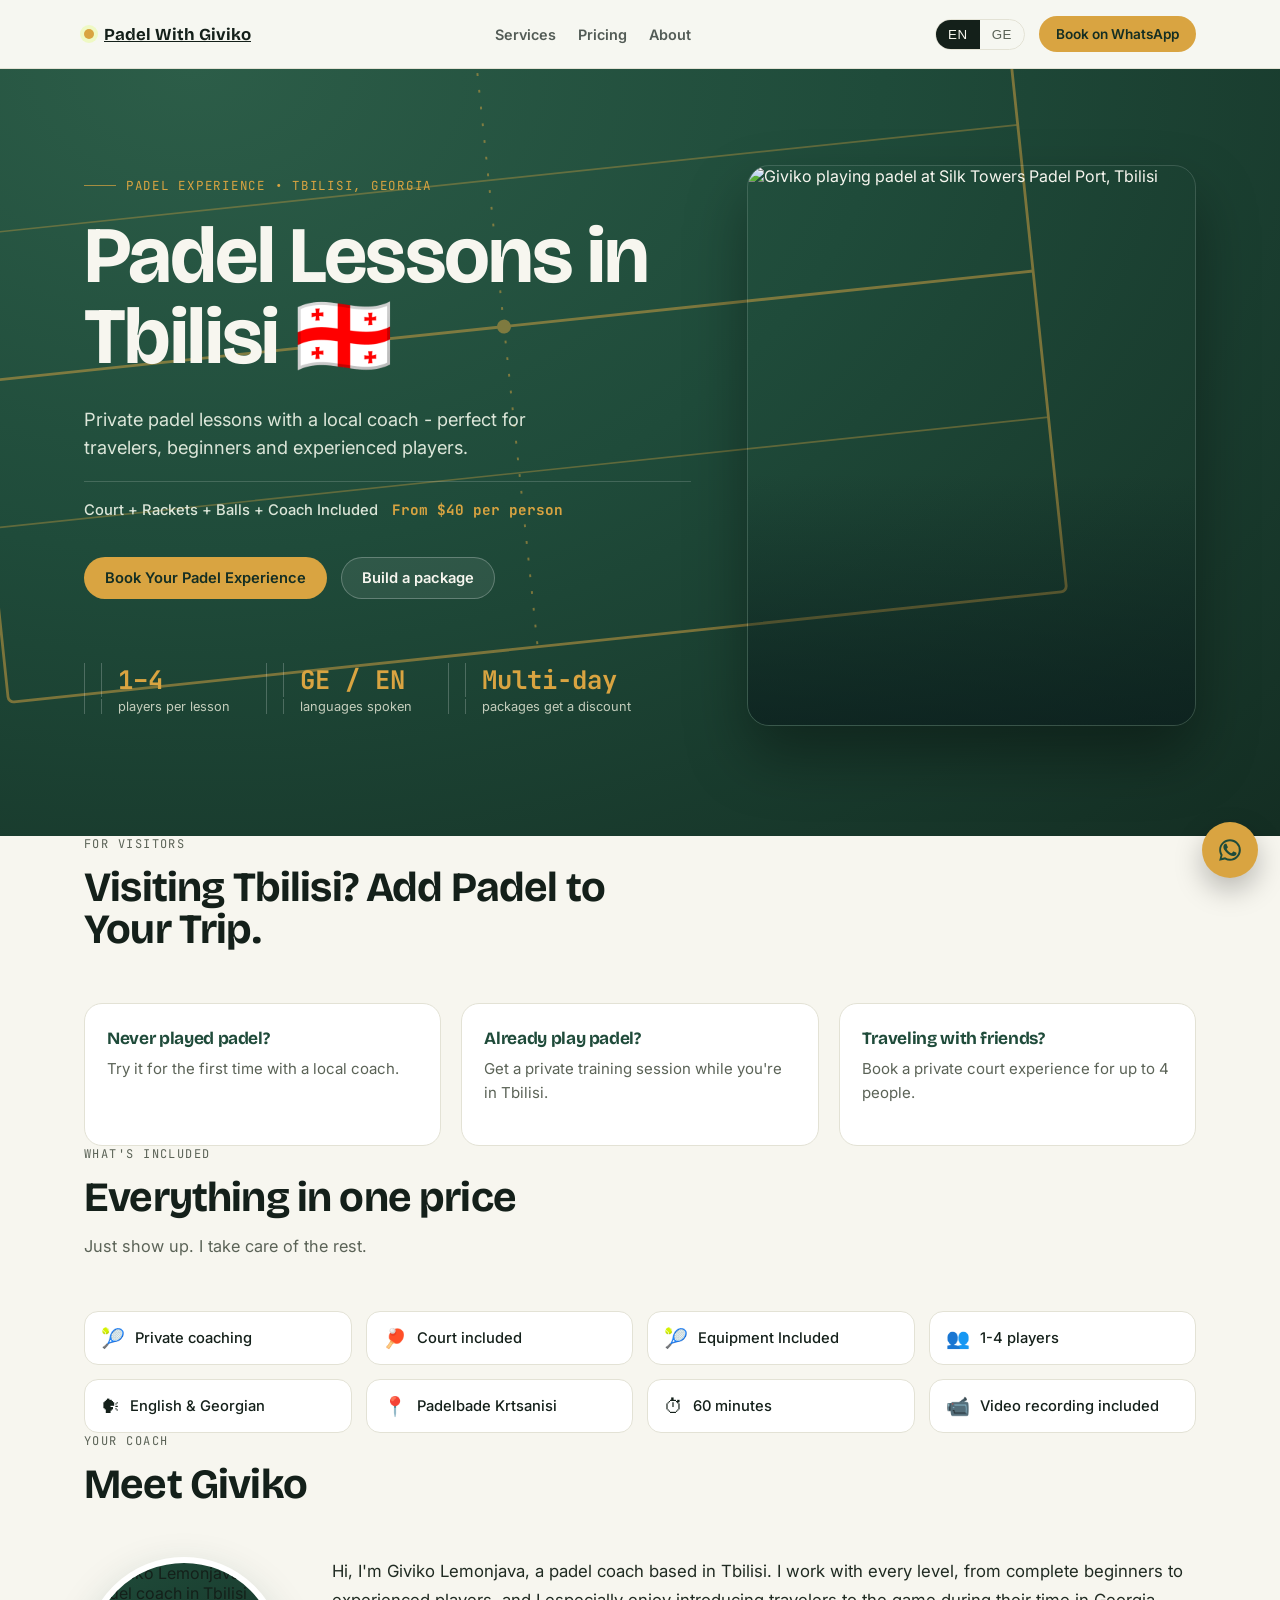
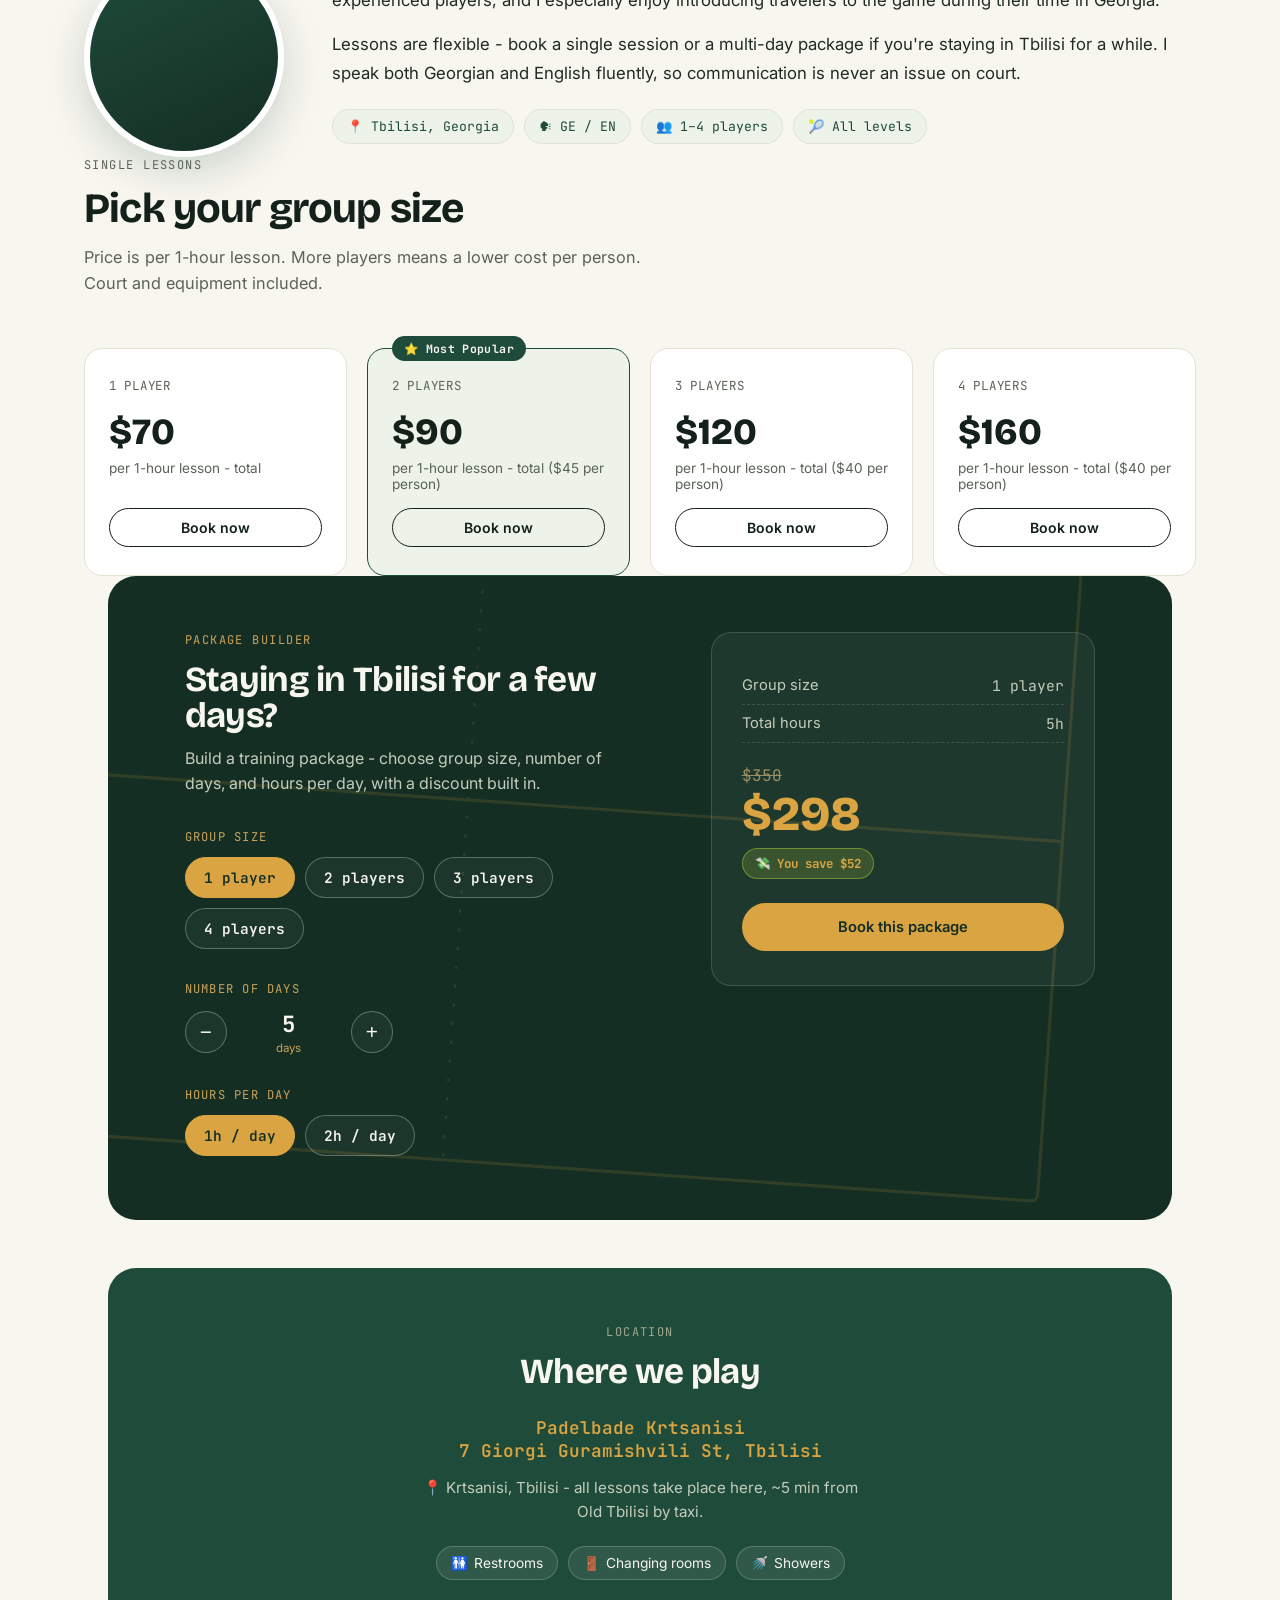
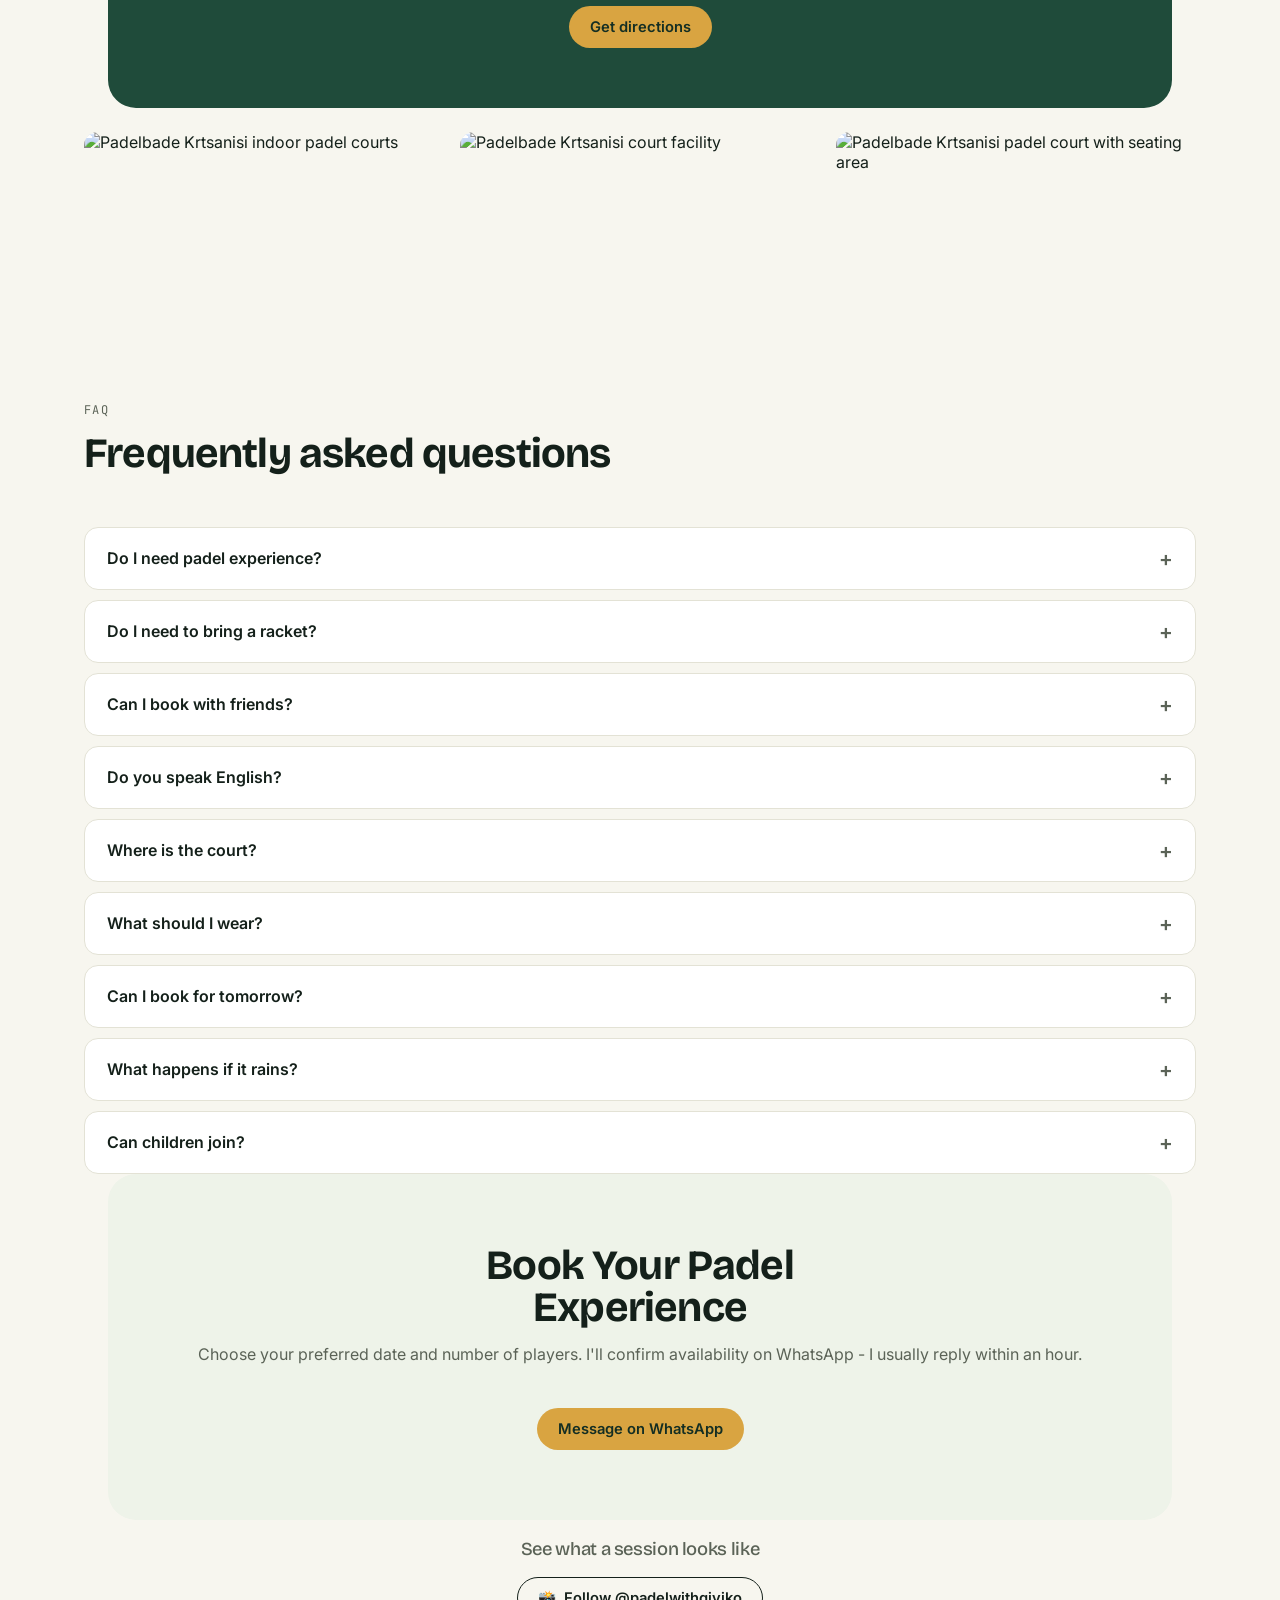
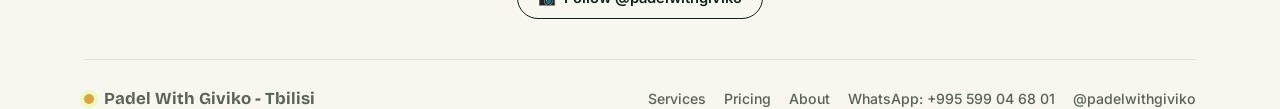
==== commit 5182efcb: "Add files via upload" ====
--- a/index.html
+++ b/index.html
@@ -3,506 +3,165 @@
 <head>
 <meta charset="UTF-8">
 <meta name="viewport" content="width=device-width, initial-scale=1.0">
-<title>Padel Lessons in Tbilisi | Padel With Giviko</title>
-<meta name="description" content="Book private padel lessons in Tbilisi with Giviko Lemonjava, an English and Georgian speaking coach for travelers and locals. Single lessons and multi-day packages - book instantly on WhatsApp.">
+<title>Padel Coach Tbilisi | Private & Group Lessons – Padel With Giviko</title>
+<meta name="description" content="Private padel lessons in Tbilisi with an English & Georgian speaking coach. From $40/person, court + gear included. Book instantly on WhatsApp.">
+<meta name="page:title-en" content="Padel Coach Tbilisi | Private & Group Lessons – Padel With Giviko">
+<meta name="page:title-ka" content="პადელის მწვრთნელი თბილისში | კერძო და ჯგუფური გაკვეთილები – Padel With Giviko">
+<meta name="page:desc-en" content="Private padel lessons in Tbilisi with an English & Georgian speaking coach. From $40/person, court + gear included. Book instantly on WhatsApp.">
+<meta name="page:desc-ka" content="კერძო პადელის გაკვეთილები თბილისში ინგლისურ და ქართულენოვან მწვრთნელთან. $40-დან ერთ ადამიანზე, კორტი და ინვენტარი ჩათვლილია. დაჯავშნე WhatsApp-ით.">
 <meta name="keywords" content="padel Tbilisi, padel lessons Georgia, padel coach Tbilisi, padel court Tbilisi, learn padel Georgia, padel for tourists">
-<link rel="canonical" href="https://padel-code.vercel.app/">
+<link rel="canonical" href="https://padelcoach.ge/">
+<link rel="alternate" hreflang="en" href="https://padelcoach.ge/">
+<link rel="alternate" hreflang="ka" href="https://padelcoach.ge/ka">
+<link rel="alternate" hreflang="x-default" href="https://padelcoach.ge/">
+
+<link rel="icon" href="/favicon.ico" sizes="any">
+<link rel="icon" type="image/png" sizes="32x32" href="/favicon-32x32.png">
+<link rel="icon" type="image/png" sizes="16x16" href="/favicon-16x16.png">
+<link rel="apple-touch-icon" sizes="180x180" href="/apple-touch-icon.png">
+<link rel="manifest" href="/site.webmanifest">
+<meta name="theme-color" content="#16301f">
 
 <meta property="og:type" content="website">
-<meta property="og:url" content="https://padel-code.vercel.app/">
-<meta property="og:title" content="Padel Lessons in Tbilisi | Padel With Giviko">
-<meta property="og:description" content="Private padel lessons in Tbilisi - English and Georgian speaking coach, single lessons and multi-day packages for travelers. Book instantly on WhatsApp.">
-<meta property="og:image" content="https://padel-code.vercel.app/og-image.jpg">
+<meta property="og:url" content="https://padelcoach.ge/">
+<meta property="og:title" content="Padel Coach Tbilisi | Private & Group Lessons – Padel With Giviko">
+<meta property="og:description" content="Private padel lessons in Tbilisi with an English & Georgian speaking coach. From $40/person, court + gear included. Book instantly on WhatsApp.">
+<meta property="og:image" content="https://padelcoach.ge/og-image.jpg">
 <meta property="og:image:width" content="1200">
 <meta property="og:image:height" content="630">
 <meta property="og:locale" content="en_US">
 <meta property="og:locale:alternate" content="ka_GE">
-
 <meta name="twitter:card" content="summary_large_image">
-<meta name="twitter:title" content="Padel Lessons in Tbilisi | Padel With Giviko">
-<meta name="twitter:description" content="Private padel lessons in Tbilisi - English and Georgian speaking coach, single lessons and multi-day packages for travelers.">
-<meta name="twitter:image" content="https://padel-code.vercel.app/og-image.jpg">
+<meta name="twitter:title" content="Padel Coach Tbilisi | Private & Group Lessons – Padel With Giviko">
+<meta name="twitter:description" content="Private padel lessons in Tbilisi with an English & Georgian speaking coach. From $40/person, court + gear included. Book instantly on WhatsApp.">
+<meta name="twitter:image" content="https://padelcoach.ge/og-image.jpg">
 
 <link rel="preconnect" href="https://fonts.googleapis.com">
 <link rel="preconnect" href="https://fonts.gstatic.com" crossorigin>
 <link href="https://fonts.googleapis.com/css2?family=Bricolage+Grotesque:opsz,wght@12..96,400..800&family=Inter:wght@400;500;600;700&family=JetBrains+Mono:wght@400;500;600;700&display=swap" rel="stylesheet">
+<link rel="stylesheet" href="/style.css">
+<script>(function(){var p=location.pathname.replace(/\/+$/,"");if(p==="/ka"||p.indexOf("/ka/")===0){document.documentElement.lang="ka";document.addEventListener("DOMContentLoaded",function(){document.body.classList.remove("lang-en");});}})();</script>
 <script type="application/ld+json">
 {
   "@context": "https://schema.org",
-  "@type": "SportsActivityLocation",
-  "name": "Padel With Giviko",
-  "description": "Private padel lessons in Tbilisi with English and Georgian speaking coach Giviko Lemonjava, for travelers and locals of every level.",
-  "url": "https://padel-code.vercel.app/",
-  "image": "https://padel-code.vercel.app/og-image.jpg",
-  "telephone": "+995599046801",
-  "priceRange": "$70-$160",
-  "address": {
-    "@type": "PostalAddress",
-    "streetAddress": "7 Giorgi Guramishvili St",
-    "addressLocality": "Tbilisi",
-    "addressCountry": "GE"
-  },
-  "geo": {
-    "@type": "GeoCoordinates",
-    "latitude": 41.6738203,
-    "longitude": 44.8262025
-  },
-  "areaServed": "Tbilisi, Georgia",
-  "sameAs": ["https://instagram.com/padelwithgiviko"],
-  "founder": {
-    "@type": "Person",
-    "name": "Giviko Lemonjava",
-    "jobTitle": "Padel Coach"
-  }
-}
-</script>
-<script type="application/ld+json">
-{
-  "@context": "https://schema.org",
-  "@type": "FAQPage",
-  "mainEntity": [
-    {"@type": "Question", "name": "Do I need padel experience?", "acceptedAnswer": {"@type": "Answer", "text": "No. Complete beginners are welcome."}},
-    {"@type": "Question", "name": "Do I need to bring a racket?", "acceptedAnswer": {"@type": "Answer", "text": "No. All equipment is included."}},
-    {"@type": "Question", "name": "Can I book with friends?", "acceptedAnswer": {"@type": "Answer", "text": "Yes, sessions are available for 1-4 players."}},
-    {"@type": "Question", "name": "Do you speak English?", "acceptedAnswer": {"@type": "Answer", "text": "Yes."}},
-    {"@type": "Question", "name": "Where is the court?", "acceptedAnswer": {"@type": "Answer", "text": "Padelbade Krtsanisi, 7 Giorgi Guramishvili St, Tbilisi - about 5 minutes by taxi from Old Tbilisi."}},
-    {"@type": "Question", "name": "What should I wear?", "acceptedAnswer": {"@type": "Answer", "text": "Comfortable sportswear and closed athletic shoes. Rackets and balls are provided."}},
-    {"@type": "Question", "name": "What happens if it rains?", "acceptedAnswer": {"@type": "Answer", "text": "The courts are indoor, so rain doesn't affect the lesson."}},
-    {"@type": "Question", "name": "Can children join?", "acceptedAnswer": {"@type": "Answer", "text": "Yes, from age 5."}}
+  "@graph": [
+    {
+      "@type": "SportsActivityLocation",
+      "name": "Padel With Giviko",
+      "url": "https://padelcoach.ge/",
+      "image": "https://padelcoach.ge/og-image.jpg",
+      "telephone": "+995599046801",
+      "priceRange": "$70-$160",
+      "address": {
+        "@type": "PostalAddress",
+        "streetAddress": "7 Giorgi Guramishvili St",
+        "addressLocality": "Tbilisi",
+        "addressCountry": "GE"
+      },
+      "geo": {
+        "@type": "GeoCoordinates",
+        "latitude": 41.6738203,
+        "longitude": 44.8262025
+      },
+      "areaServed": "Tbilisi, Georgia",
+      "sameAs": [
+        "https://instagram.com/padelwithgiviko"
+      ],
+      "description": "Private padel lessons in Tbilisi with English and Georgian speaking coach Giviko Lemonjava, for travelers and locals of every level."
+    },
+    {
+      "@type": "FAQPage",
+      "mainEntity": [
+        {
+          "@type": "Question",
+          "name": "Do I need padel experience?",
+          "acceptedAnswer": {
+            "@type": "Answer",
+            "text": "No. Complete beginners are welcome."
+          }
+        },
+        {
+          "@type": "Question",
+          "name": "Do I need to bring a racket?",
+          "acceptedAnswer": {
+            "@type": "Answer",
+            "text": "No. All equipment is included."
+          }
+        },
+        {
+          "@type": "Question",
+          "name": "Can I book with friends?",
+          "acceptedAnswer": {
+            "@type": "Answer",
+            "text": "Yes, sessions are available for 1-4 players."
+          }
+        },
+        {
+          "@type": "Question",
+          "name": "Do you speak English?",
+          "acceptedAnswer": {
+            "@type": "Answer",
+            "text": "Yes."
+          }
+        },
+        {
+          "@type": "Question",
+          "name": "Where is the court?",
+          "acceptedAnswer": {
+            "@type": "Answer",
+            "text": "Padelbade Krtsanisi, 7 Giorgi Guramishvili St, Tbilisi - about 5 minutes by taxi from Old Tbilisi."
+          }
+        },
+        {
+          "@type": "Question",
+          "name": "What should I wear?",
+          "acceptedAnswer": {
+            "@type": "Answer",
+            "text": "Comfortable sportswear and closed athletic shoes. Rackets and balls are provided."
+          }
+        },
+        {
+          "@type": "Question",
+          "name": "What happens if it rains?",
+          "acceptedAnswer": {
+            "@type": "Answer",
+            "text": "The courts are indoor, so rain doesn't affect the lesson."
+          }
+        },
+        {
+          "@type": "Question",
+          "name": "Can children join?",
+          "acceptedAnswer": {
+            "@type": "Answer",
+            "text": "Yes, from age 5."
+          }
+        }
+      ]
+    }
   ]
 }
 </script>
-<style>
-  :root{
-    --bg: #F7F6EF;
-    --ink: #14201A;
-    --court: #1F4B3A;
-    --court-2: #142E23;
-    --ball: #D9A441;
-    --ball-dim: #B3873A;
-    --line: #E3E2D5;
-    --paper: #FFFFFF;
-    --muted: #5B6357;
-    --radius: 18px;
-    --maxw: 1160px;
-  }
-  *{box-sizing:border-box;}
-  html{
-    scroll-behavior:smooth;
-    overflow-x:hidden;
-    width:100%;
-    overscroll-behavior-x:none;
-  }
-  body{
-    margin:0;
-    background:var(--bg);
-    color:var(--ink);
-    font-family:'Inter',sans-serif;
-    -webkit-font-smoothing:antialiased;
-    overflow-x:hidden;
-    width:100%;
-    max-width:100vw;
-    overscroll-behavior-x:none;
-    touch-action:pan-y;
-  }
-  h1,h2,h3,.display{
-    font-family:'Bricolage Grotesque', sans-serif;
-    font-weight:700;
-    letter-spacing:-0.02em;
-    line-height:1.02;
-    margin:0;
-  }
-  .mono{font-family:'JetBrains Mono',monospace;}
-  a{color:inherit;}
-  .wrap{max-width:var(--maxw); margin:0 auto; padding:0 24px;}
-  img,svg{display:block; max-width:100%;}
-
-  /* language toggle */
-  body.lang-en .ge{display:none;}
-  body.lang-en .en{display:inline;}
-  body:not(.lang-en) .en{display:none;}
-  body:not(.lang-en) .ge{display:inline;}
-
-  /* ---------- NAV ---------- */
-  header.nav{
-    position:sticky; top:0; z-index:50;
-    background:rgba(246,247,242,0.86);
-    backdrop-filter:blur(10px);
-    border-bottom:1px solid var(--line);
-  }
-  .nav-inner{
-    display:flex; align-items:center; justify-content:space-between;
-    padding:16px 24px; max-width:var(--maxw); margin:0 auto;
-  }
-  .brand{
-    display:flex; align-items:center; gap:10px;
-    font-family:'Bricolage Grotesque',sans-serif;
-    font-weight:700; font-size:1.05rem;
-  }
-  .brand .dot{
-    width:10px;height:10px;border-radius:50%;
-    background:var(--ball);
-    box-shadow:0 0 0 4px rgba(215,255,62,0.25);
-  }
-  .nav-actions{display:flex; align-items:center; gap:14px;}
-  .lang-toggle{
-    display:flex; border:1px solid var(--line); border-radius:999px; overflow:hidden;
-    font-family:'JetBrains Mono',monospace; font-size:0.72rem; font-weight:600;
-  }
-  .lang-toggle button{
-    border:none; background:transparent; padding:7px 12px; cursor:pointer;
-    color:var(--muted); letter-spacing:0.04em;
-  }
-  .lang-toggle button.active{background:var(--ink); color:var(--bg);}
-  .btn{
-    display:inline-flex; align-items:center; gap:8px;
-    padding:11px 20px; border-radius:999px; font-weight:600; font-size:0.92rem;
-    text-decoration:none; border:1px solid transparent; cursor:pointer;
-    transition:transform .18s ease, box-shadow .18s ease, background .18s ease;
-    white-space:nowrap;
-  }
-  .btn-ball{background:var(--ball); color:var(--court-2);}
-  .btn-ball:hover{transform:translateY(-2px); box-shadow:0 10px 24px rgba(183,219,25,0.35);}
-  .btn-outline{background:transparent; border-color:var(--ink); color:var(--ink);}
-  .btn-outline:hover{background:var(--ink); color:var(--bg);}
-  .btn-ghost-light{background:rgba(255,255,255,0.08); color:var(--bg); border-color:rgba(255,255,255,0.25);}
-  .btn-ghost-light:hover{background:rgba(255,255,255,0.18);}
-  .nav-actions .btn{padding:9px 16px; font-size:0.85rem;}
-
-  /* ---------- HERO ---------- */
-  .hero{
-    position:relative;
-    background:radial-gradient(120% 140% at 15% 0%, #2C5D48 0%, var(--court) 45%, var(--court-2) 100%);
-    color:var(--bg);
-    overflow:hidden;
-    padding:96px 0 110px;
-  }
-  .court-lines{
-    position:absolute; inset:0; z-index:0; opacity:0.5;
-    transform:translate(6%, -4%) rotate(-6deg) scale(1.25);
-  }
-  .hero-inner{position:relative; z-index:2;}
-  .hero-grid{display:grid; grid-template-columns:1.15fr 0.85fr; gap:56px; align-items:center;}
-  .hero-photo{
-    position:relative; border-radius:22px; overflow:hidden;
-    aspect-ratio:4/5; box-shadow:0 30px 60px rgba(0,0,0,0.35);
-    border:1px solid rgba(255,255,255,0.14);
-  }
-  .hero-photo img{width:100%; height:100%; object-fit:cover; display:block;}
-  .hero-photo::after{
-    content:''; position:absolute; inset:0;
-    background:linear-gradient(180deg, rgba(12,42,44,0) 55%, rgba(9,26,27,0.65) 100%);
-  }
-  .hero-photo .tag-chip{
-    position:absolute; left:16px; bottom:16px; z-index:3;
-    background:rgba(9,26,27,0.55); backdrop-filter:blur(6px);
-    border:1px solid rgba(255,255,255,0.2); color:var(--bg);
-    padding:8px 14px; border-radius:999px; font-family:'JetBrains Mono',monospace;
-    font-size:0.74rem; letter-spacing:0.04em;
-  }
-  .eyebrow{
-    font-family:'JetBrains Mono',monospace; font-size:0.78rem; letter-spacing:0.14em;
-    text-transform:uppercase; color:var(--ball); display:flex; align-items:center; gap:10px; margin-bottom:22px;
-  }
-  .eyebrow .rule{width:32px; height:1px; background:var(--ball); opacity:0.7;}
-  .hero h1{
-    font-size:clamp(2.6rem, 6.4vw, 5rem);
-    max-width:14ch;
-  }
-  .hero h1 .accent{color:var(--ball);}
-  .hero p.lead{
-    margin-top:26px; max-width:46ch; font-size:1.14rem; color:#DCE6D9; line-height:1.55;
-  }
-  .hero-ctas{display:flex; flex-wrap:wrap; gap:14px; margin-top:38px;}
-  .value-line{
-    margin-top:20px; padding-top:18px; border-top:1px solid rgba(255,255,255,0.16);
-    display:flex; flex-wrap:wrap; align-items:center; gap:8px 14px;
-    font-size:0.92rem; color:#DCE6D9; font-weight:500;
-  }
-  .value-line .from-price{
-    color:var(--ball); font-weight:700; font-size:0.9rem;
-  }
-  .hero-stats{
-    display:flex; gap:36px; margin-top:64px; flex-wrap:wrap;
-  }
-  .hero-stats div{border-left:1px solid rgba(255,255,255,0.22); padding-left:16px;}
-  .hero-stats .num{font-family:'JetBrains Mono',monospace; font-size:1.6rem; font-weight:700; color:var(--ball);}
-  .hero-stats .label{font-size:0.8rem; color:#C4CDBC; margin-top:2px;}
-
-  /* ---------- SECTION SHELL ---------- */
-  section{padding:96px 0;}
-  .section-head{max-width:60ch; margin-bottom:52px;}
-  .kicker{
-    font-family:'JetBrains Mono',monospace; font-size:0.75rem; letter-spacing:0.12em;
-    text-transform:uppercase; color:var(--muted); margin-bottom:14px; display:block;
-  }
-  .section-head h2{font-size:clamp(1.8rem,3.6vw,2.6rem);}
-  .section-head p{color:var(--muted); font-size:1.02rem; margin-top:14px; line-height:1.6;}
-
-  /* ---------- USE CASES ---------- */
-  .usecase-grid{display:grid; grid-template-columns:repeat(3,1fr); gap:20px;}
-  .usecase-card{
-    background:var(--paper); border:1px solid var(--line); border-radius:var(--radius);
-    padding:26px 22px;
-  }
-  .usecase-card h3{font-size:1.08rem; color:var(--court);}
-  .usecase-card p{color:var(--muted); font-size:0.94rem; margin-top:10px; line-height:1.55;}
-
-  /* ---------- WHAT'S INCLUDED ---------- */
-  .included-grid{
-    display:grid; grid-template-columns:repeat(4,1fr); gap:14px;
-  }
-  .included-item{
-    display:flex; align-items:center; gap:10px;
-    background:var(--paper); border:1px solid var(--line); border-radius:14px;
-    padding:14px 16px; font-size:0.92rem; font-weight:500;
-  }
-  .included-item .ico{font-size:1.2rem; flex-shrink:0;}
-
-  /* ---------- ABOUT ---------- */
-  .about{
-    display:grid; grid-template-columns:200px 1fr; gap:48px; align-items:start;
-  }
-  .avatar{
-    width:200px; height:200px; border-radius:50%;
-    background:linear-gradient(155deg, var(--court) 0%, var(--court-2) 100%);
-    display:flex; align-items:center; justify-content:center;
-    overflow:hidden;
-    border:6px solid var(--paper); box-shadow:0 14px 40px rgba(18,59,61,0.18);
-    flex-shrink:0;
-  }
-  .avatar img{width:100%; height:100%; object-fit:cover;}
-  .about-body p{font-size:1.05rem; line-height:1.7; color:#202B22; margin:0 0 16px;}
-  .about-tags{display:flex; flex-wrap:wrap; gap:10px; margin-top:22px;}
-  .tag{
-    border:1px solid var(--line); border-radius:999px; padding:8px 14px;
-    font-size:0.82rem; font-family:'JetBrains Mono',monospace; color:var(--court);
-    background:#EEF3E9;
-  }
-
-  /* ---------- PRICING CARDS ---------- */
-  .price-grid{display:grid; grid-template-columns:repeat(4,1fr); gap:20px;}
-  .price-card{
-    background:var(--paper); border:1px solid var(--line); border-radius:var(--radius);
-    padding:28px 24px; display:flex; flex-direction:column; gap:16px;
-    transition:transform .2s ease, box-shadow .2s ease, border-color .2s ease;
-    position:relative;
-  }
-  .price-card .badge{
-    position:absolute; top:-13px; left:24px;
-    background:var(--court); color:var(--bg);
-    font-family:'JetBrains Mono',monospace; font-size:0.72rem; font-weight:700;
-    padding:5px 12px; border-radius:999px; letter-spacing:0.03em;
-  }
-  .price-card:hover{transform:translateY(-4px); box-shadow:0 16px 34px rgba(18,24,26,0.08); border-color:#c9d4c3;}
-  .price-card .people{font-family:'JetBrains Mono',monospace; font-size:0.78rem; color:var(--muted); letter-spacing:0.06em; text-transform:uppercase;}
-  .price-card .amount{font-family:'Bricolage Grotesque'; font-weight:800; font-size:2.3rem;}
-  .price-card .amount span{font-size:1rem; font-weight:600; color:var(--muted);}
-  .price-card .per{font-size:0.85rem; color:var(--muted); margin-top:-10px;}
-  .price-card .actions{margin-top:auto; display:flex; flex-direction:column; gap:8px;}
-  .price-card .book, .price-card .pay{
-    text-align:center; padding:10px; border-radius:999px;
-    font-weight:600; font-size:0.88rem; text-decoration:none;
-    transition:background .18s, color .18s, border-color .18s;
-  }
-  .price-card .book{border:1px solid var(--ink);}
-  .price-card .book:hover{background:var(--ink); color:var(--bg);}
-  .price-card .pay{border:1px solid var(--line); color:var(--muted); font-size:0.82rem;}
-  .price-card .pay:hover{border-color:var(--ink); color:var(--ink);}
-  .price-card.featured{border-color:var(--court); background:#EEF3E9;}
-
-  /* ---------- PACKAGE BUILDER (signature) ---------- */
-  .builder-section{
-    background:var(--court-2);
-    color:var(--bg);
-    border-radius:28px;
-    margin:0 24px 48px;
-    padding:56px 6vw 64px;
-    position:relative;
-    overflow:hidden;
-  }
-  .builder-section .court-lines{opacity:0.14; transform:translate(-10%,-10%) rotate(4deg) scale(1.4);}
-  .builder-grid{
-    position:relative; z-index:2;
-    display:grid; grid-template-columns:1.1fr 0.9fr; gap:56px; align-items:start;
-  }
-  .builder-controls .kicker{color:#C9A25C;}
-  .builder-controls h2{color:var(--bg); font-size:clamp(1.7rem,3vw,2.2rem);}
-  .builder-controls > p{color:#C4CDBC; margin-top:12px; max-width:44ch; line-height:1.6;}
-
-  .control-block{margin-top:32px;}
-  .control-label{
-    font-family:'JetBrains Mono',monospace; font-size:0.76rem; text-transform:uppercase;
-    letter-spacing:0.1em; color:#C9A25C; margin-bottom:12px; display:block;
-  }
-  .pill-row{display:flex; gap:10px; flex-wrap:wrap;}
-  .pill{
-    border:1px solid rgba(255,255,255,0.28); background:rgba(255,255,255,0.04);
-    color:var(--bg); padding:10px 18px; border-radius:999px; font-weight:600; font-size:0.9rem;
-    cursor:pointer; transition:all .16s ease; font-family:'JetBrains Mono',monospace;
-  }
-  .pill:hover{border-color:var(--ball);}
-  .pill.active{background:var(--ball); border-color:var(--ball); color:var(--court-2);}
-
-  .stepper{display:flex; align-items:center; gap:18px;}
-  .stepper button{
-    width:42px; height:42px; border-radius:50%; border:1px solid rgba(255,255,255,0.3);
-    background:rgba(255,255,255,0.04); color:var(--bg); font-size:1.3rem; cursor:pointer;
-    display:flex; align-items:center; justify-content:center; transition:all .16s ease;
-  }
-  .stepper button:hover{border-color:var(--ball); color:var(--ball);}
-  .stepper .val{
-    font-family:'JetBrains Mono',monospace; font-size:1.4rem; font-weight:700; min-width:88px; text-align:center;
-  }
-  .stepper .val small{display:block; font-family:'Inter'; font-weight:400; font-size:0.72rem; color:#C9A25C; margin-top:2px;}
-
-  .builder-summary{
-    background:rgba(255,255,255,0.05);
-    border:1px solid rgba(255,255,255,0.14);
-    border-radius:20px; padding:34px 30px; position:relative; z-index:2;
-  }
-  .summary-row{display:flex; justify-content:space-between; font-size:0.92rem; color:#C4CDBC; padding:9px 0; border-bottom:1px dashed rgba(255,255,255,0.14);}
-  .summary-row:last-of-type{border-bottom:none;}
-  .price-block{margin-top:22px;}
-  .price-block .strike{
-    font-family:'JetBrains Mono',monospace; color:#9C8F63; text-decoration:line-through; font-size:1rem;
-  }
-  .price-block .final{
-    font-family:'Bricolage Grotesque'; font-weight:800; font-size:3rem; color:var(--ball); line-height:1;
-    margin-top:4px; transition:opacity .15s ease;
-  }
-  .save-badge{
-    display:inline-flex; align-items:center; gap:6px; margin-top:10px;
-    background:rgba(215,255,62,0.14); color:var(--ball); border:1px solid rgba(215,255,62,0.35);
-    border-radius:999px; padding:6px 12px; font-family:'JetBrains Mono',monospace; font-size:0.78rem; font-weight:700;
-  }
-  .builder-summary .btn{width:100%; justify-content:center; margin-top:24px; padding:14px;}
-
-  /* ---------- LOCATION ---------- */
-  .location-card{
-    background:var(--court);
-    color:var(--bg);
-    border-radius:28px;
-    margin:48px 24px 0;
-    padding:56px 6vw 60px;
-    text-align:center;
-  }
-  .location-card .kicker{color:#9FA88F; display:block; margin-bottom:14px;}
-  .location-card h2{color:var(--bg); font-size:clamp(1.7rem,3vw,2.2rem);}
-  .location-card .addr{
-    font-family:'JetBrains Mono',monospace; font-size:1.1rem; font-weight:600;
-    margin-top:26px; color:var(--ball);
-  }
-  .location-card p.note{color:#C4CDBC; font-size:0.95rem; line-height:1.6; margin:14px auto 0; max-width:44ch;}
-  .location-card .btn{margin-top:26px;}
-  .facility-tags{display:flex; flex-wrap:wrap; justify-content:center; gap:10px; margin-top:22px;}
-  .facility-tag{
-    display:inline-flex; align-items:center; gap:6px;
-    background:rgba(255,255,255,0.08); border:1px solid rgba(255,255,255,0.2);
-    border-radius:999px; padding:8px 14px; font-size:0.86rem; color:var(--bg);
-  }
-  .court-gallery{
-    display:grid; grid-template-columns:repeat(3,1fr); gap:16px; margin-top:24px;
-  }
-  .court-photo{
-    border-radius:14px; overflow:hidden; aspect-ratio:4/3;
-  }
-  .court-photo img{width:100%; height:100%; object-fit:cover; display:block;}
-
-  /* ---------- FAQ ---------- */
-  .faq-list{display:flex; flex-direction:column; gap:10px;}
-  .faq-item{
-    background:var(--paper); border:1px solid var(--line); border-radius:14px;
-    padding:18px 22px;
-  }
-  .faq-item summary{
-    cursor:pointer; font-weight:600; font-size:1rem; list-style:none;
-    display:flex; justify-content:space-between; align-items:center; gap:12px;
-  }
-  .faq-item summary::-webkit-details-marker{display:none;}
-  .faq-item summary::after{
-    content:'+'; font-size:1.3rem; color:var(--muted); flex-shrink:0;
-    transition:transform .2s ease;
-  }
-  .faq-item[open] summary::after{transform:rotate(45deg);}
-  .faq-item p{color:var(--muted); font-size:0.94rem; line-height:1.6; margin-top:12px;}
-
-  /* ---------- CTA / FOOTER ---------- */
-  .ig-teaser{text-align:center; padding:20px 0 40px;}
-  .ig-teaser h3{font-size:1.15rem; color:var(--muted); font-weight:500; margin-bottom:18px;}
-  .cta{
-    text-align:center; background:#EEF3E9; border-radius:28px; margin:0 24px; padding:70px 24px;
-  }
-  .cta h2{font-size:clamp(1.8rem,4vw,2.6rem); max-width:16ch; margin:0 auto;}
-  .cta p{color:var(--muted); margin-top:16px;}
-  .cta .btn{margin-top:28px;}
-
-  footer{padding:56px 0 40px; color:var(--muted); font-size:0.88rem;}
-  .footer-inner{display:flex; justify-content:space-between; flex-wrap:wrap; gap:20px; border-top:1px solid var(--line); padding-top:28px;}
-  .footer-links{display:flex; gap:20px; flex-wrap:wrap;}
-  .footer-links a{text-decoration:none; color:var(--ink); font-weight:500;}
-
-  .float-wa{
-    position:fixed; bottom:22px; right:22px; z-index:60;
-    background:var(--ball); color:var(--court-2); width:56px; height:56px; border-radius:50%;
-    display:flex; align-items:center; justify-content:center; box-shadow:0 12px 28px rgba(0,0,0,0.25);
-    text-decoration:none; transition:transform .18s ease;
-  }
-  .float-wa:hover{transform:scale(1.08);}
-
-  [data-reveal]{opacity:0; transform:translateY(18px); transition:opacity .6s ease, transform .6s ease;}
-  [data-reveal].in{opacity:1; transform:none;}
-
-  @media (max-width:880px){
-    .hero-grid{grid-template-columns:1fr; gap:36px;}
-    .hero-photo{aspect-ratio:16/11; order:-1;}
-    .about{grid-template-columns:1fr;}
-    .included-grid{grid-template-columns:repeat(2,1fr);}
-    .usecase-grid{grid-template-columns:1fr;}
-    .avatar{width:120px; height:120px;}
-    .price-grid{grid-template-columns:repeat(2,1fr);}
-    .builder-grid{grid-template-columns:1fr; gap:36px;}
-    .hero{padding:64px 0 80px;}
-    .builder-section{padding:44px 22px 48px; margin:0 12px 32px;}
-    .cta{margin:0 12px;}
-    .location-card{padding:44px 22px 48px; margin:32px 12px 0;}
-    .court-gallery{grid-template-columns:1fr; margin-left:12px; margin-right:12px;}
-    .nav-actions .btn span.long{display:none;}
-    .nav-inner{padding:14px 14px;}
-    .nav-actions{gap:8px;}
-    .nav-actions .btn{padding:8px 12px; font-size:0.78rem;}
-    .brand{font-size:0.92rem;}
-    .lang-toggle button{padding:6px 9px;}
-  }
-  @media (max-width:520px){
-    .price-grid{grid-template-columns:1fr;}
-    .hero-stats{gap:22px;}
-  }
-  @media (prefers-reduced-motion: reduce){
-    html{scroll-behavior:auto;}
-    [data-reveal]{opacity:1; transform:none; transition:none;}
-  }
-</style>
 </head>
 <body class="lang-en">
-
-<!-- ============ NAV ============ -->
 <header class="nav">
   <div class="nav-inner">
-    <div class="brand"><span class="dot"></span> Padel With Giviko</div>
+    <a class="brand" href="/" data-i18n-link="/"><span class="dot"></span> Padel With Giviko</a>
+    <nav class="nav-links">
+      <a href="/services" data-i18n-link="/services"><span class="ge">სერვისები</span><span class="en">Services</span></a>
+      <a href="/pricing" data-i18n-link="/pricing"><span class="ge">ფასები</span><span class="en">Pricing</span></a>
+      <a href="/about" data-i18n-link="/about"><span class="ge">შესახებ</span><span class="en">About</span></a>
+    </nav>
     <div class="nav-actions">
       <div class="lang-toggle">
         <button data-lang="en" class="active">EN</button>
         <button data-lang="ge">GE</button>
       </div>
-      <a class="btn btn-outline" href="#pricing"><span class="ge">ფასები</span><span class="en">Pricing</span></a>
       <a class="btn btn-ball" id="nav-wa" href="#" target="_blank" rel="noopener">
-        <span class="ge">ჯავშანი WhatsApp-ით</span><span class="en">Book on WhatsApp</span>
+        <span class="ge">ჯავშანი</span><span class="en">Book on WhatsApp</span>
       </a>
     </div>
   </div>
 </header>
-
 <!-- ============ HERO ============ -->
 <section class="hero">
   <svg class="court-lines" viewBox="0 0 800 500" width="900" height="560" fill="none" xmlns="http://www.w3.org/2000/svg">
@@ -550,100 +209,11 @@
         </div>
       </div>
       <div class="hero-photo">
-        <img src="[data-uri]
-[base64]
-[base64]
-[base64]
-[base64]
-[base64]
-[base64]
-[base64]
-[base64]
-[base64]
-[base64]
-[base64]
-[base64]
-[base64]
-[base64]
-[base64]
-[base64]
-[base64]
-[base64]
-[base64]
-[base64]
-[base64]
-[base64]
-[base64]
-[base64]
-[base64]
-[base64]
-[base64]
-[base64]
-[base64]
-[base64]
-[base64]
-[base64]
-[base64]
-[base64]
-[base64]
-[base64]
-[base64]
-[base64]
-[base64]
-[base64]
-[base64]
-[base64]
-[base64]
-[base64]
-[base64]
-[base64]
-[base64]
-[base64]
-[base64]
-[base64]
-[base64]
-[base64]
-[base64]
-[base64]
-[base64]
-[base64]
-[base64]
-[base64]
-[base64]
-[base64]
-[base64]
-[base64]
-[base64]
-[base64]
-[base64]
-[base64]
-[base64]
-[base64]
-[base64]
-[base64]
-[base64]
-[base64]
-[base64]
-[base64]
-[base64]
-[base64]
-[base64]
-[base64]
-[base64]
-[base64]
-[base64]
-[base64]
-[base64]
-[base64]
-[base64]
-[base64]
-[base64]
-[base64]" alt="Giviko playing padel at Silk Towers Padel Port, Tbilisi">
-      </div>
-    </div>
-  </div>
-</section>
-
+        <img src="/img/hero.webp" alt="Giviko playing padel at Silk Towers Padel Port, Tbilisi">
+      </div>
+    </div>
+  </div>
+</section>
 <!-- ============ USE CASES ============ -->
 <section class="wrap" data-reveal>
   <div class="section-head">
@@ -665,7 +235,6 @@
     </div>
   </div>
 </section>
-
 <!-- ============ WHAT'S INCLUDED ============ -->
 <section class="wrap" data-reveal>
   <div class="section-head">
@@ -684,8 +253,6 @@
     <div class="included-item"><span class="ico">📹</span><span class="ge">ვარჯიშის ვიდეო ჩანაწერი</span><span class="en">Video recording included</span></div>
   </div>
 </section>
-
-
 <!-- ============ ABOUT ============ -->
 <section class="wrap" data-reveal>
   <div class="section-head">
@@ -693,82 +260,7 @@
     <h2><span class="ge">გაიცანი გივიკო</span><span class="en">Meet Giviko</span></h2>
   </div>
   <div class="about">
-    <div class="avatar"><img src="[data-uri]
-[base64]
-[base64]
-[base64]
-[base64]
-[base64]
-[base64]
-[base64]
-[base64]
-[base64]
-[base64]
-[base64]
-[base64]
-[base64]
-[base64]
-[base64]
-[base64]
-[base64]
-[base64]
-[base64]
-[base64]
-[base64]
-[base64]
-[base64]
-[base64]
-[base64]
-[base64]
-[base64]
-[base64]
-[base64]
-[base64]
-[base64]
-[base64]
-[base64]
-[base64]
-[base64]
-[base64]
-[base64]
-[base64]
-[base64]
-[base64]
-[base64]
-[base64]
-[base64]
-[base64]
-[base64]